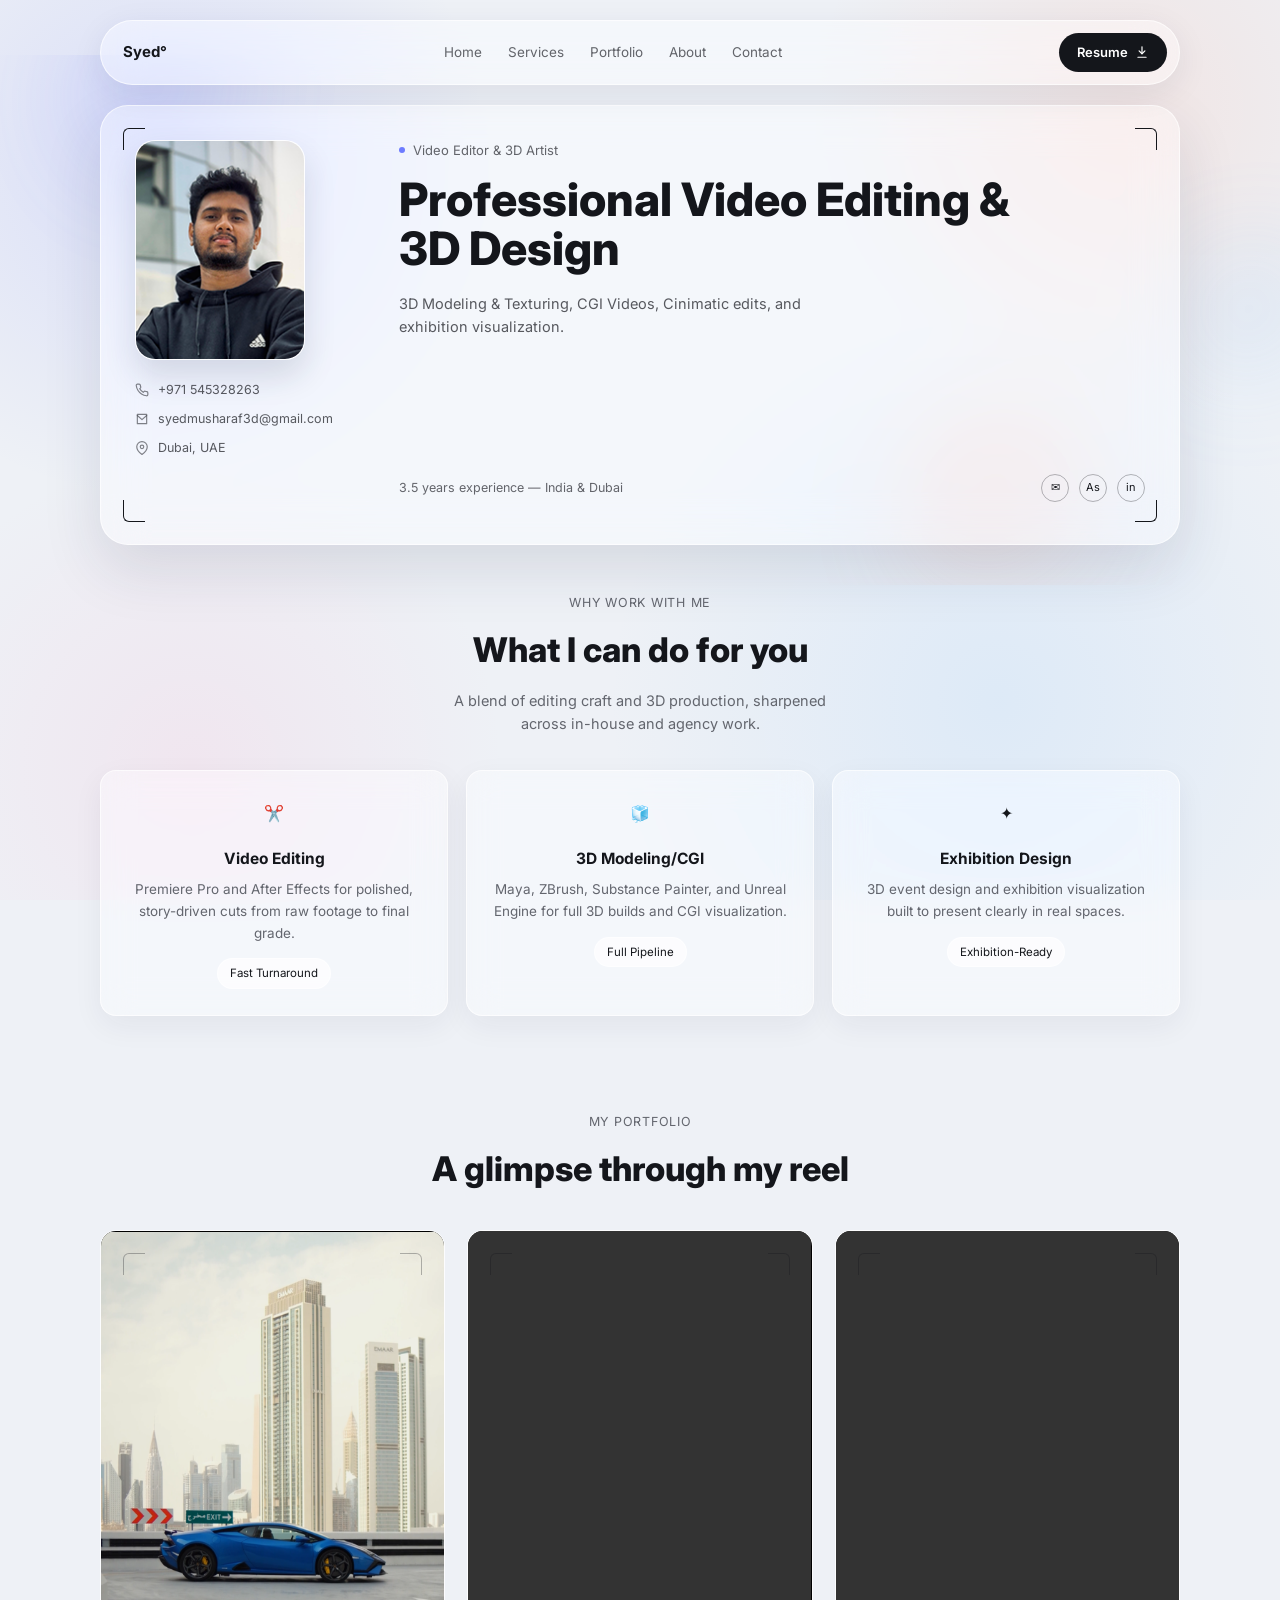
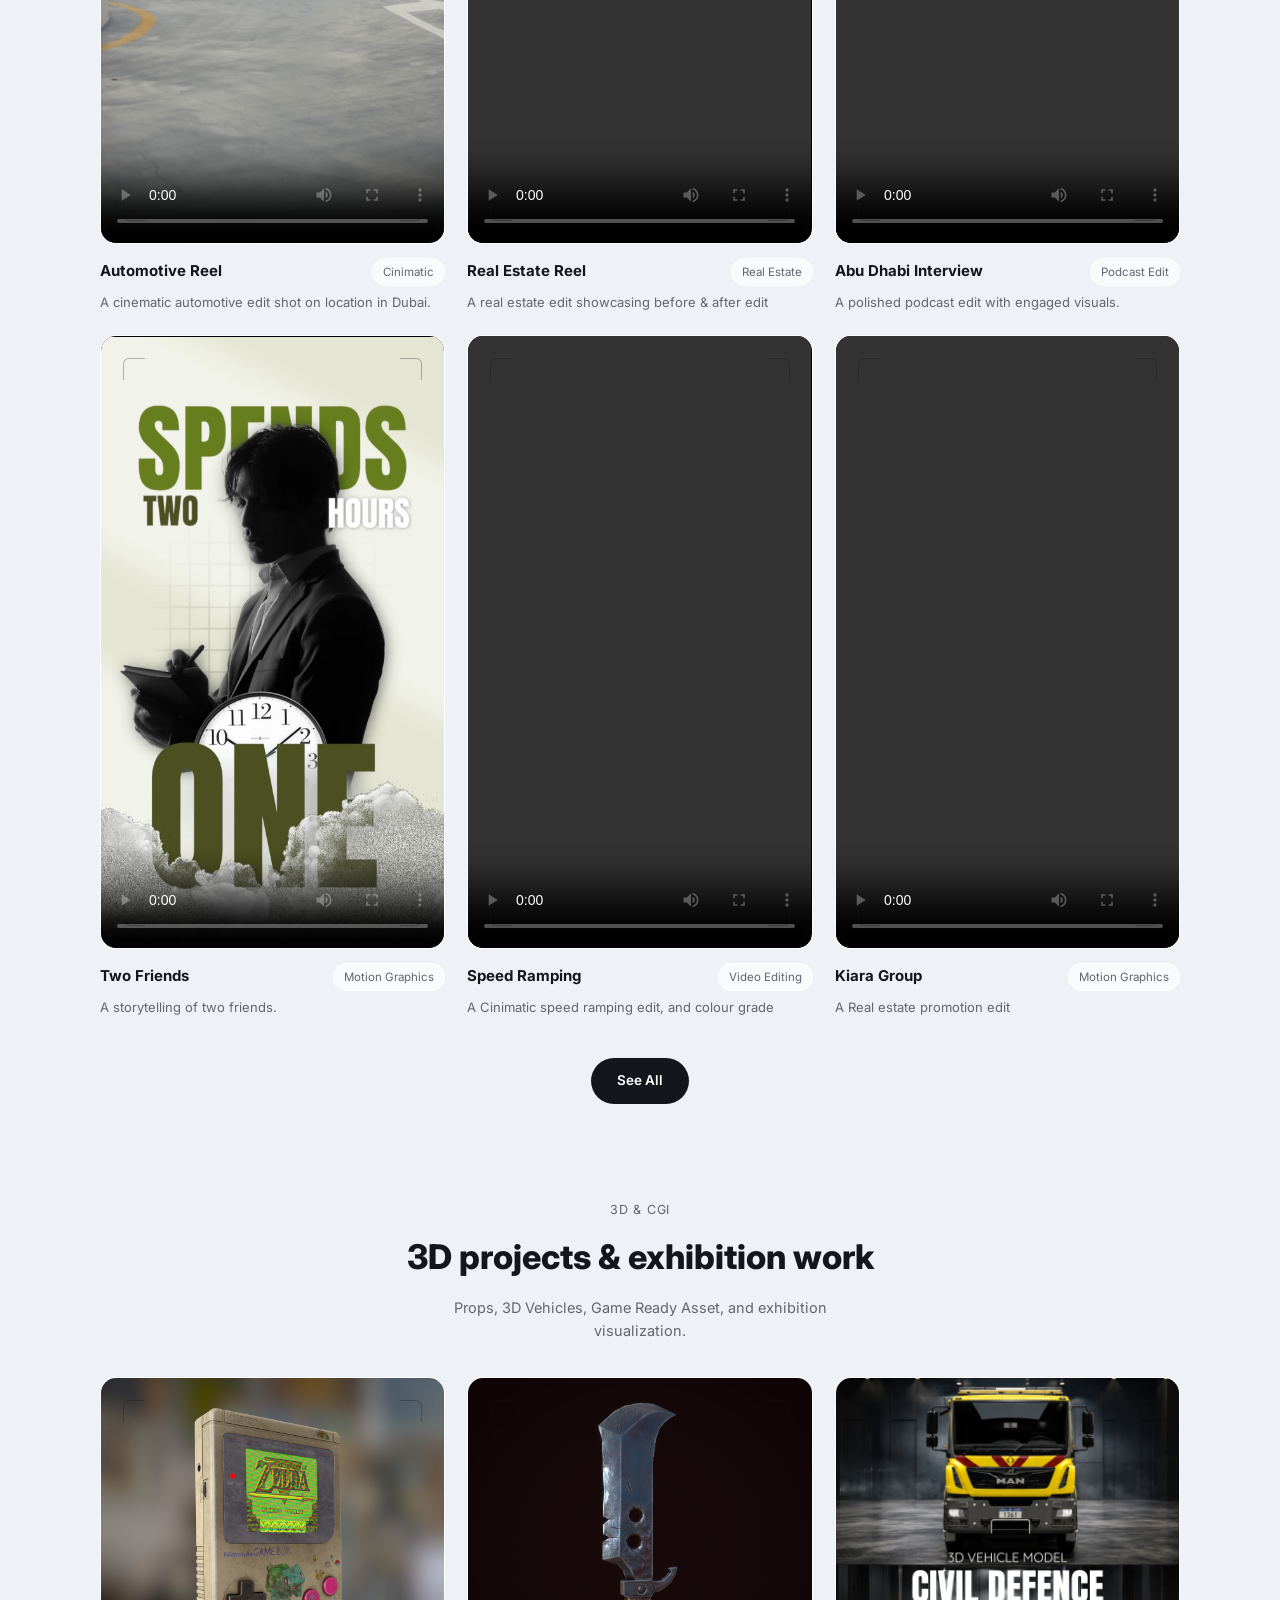
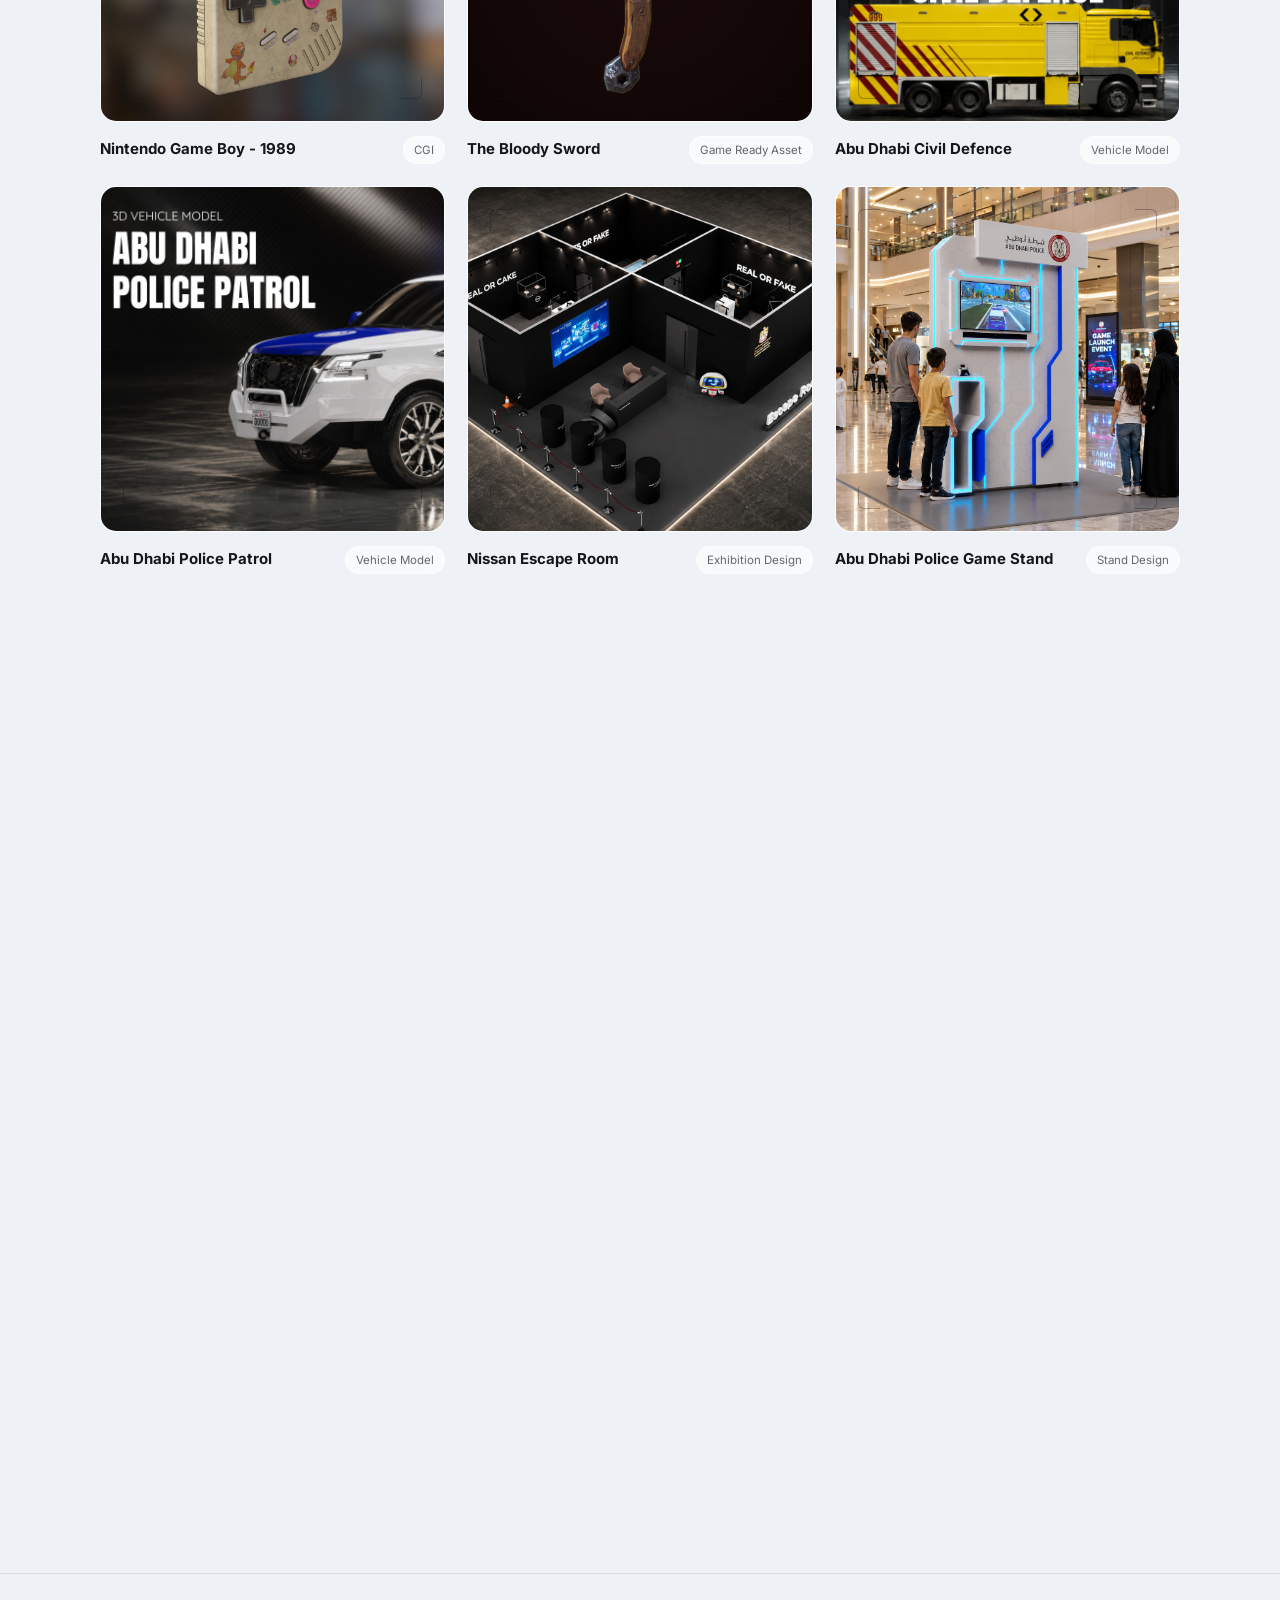
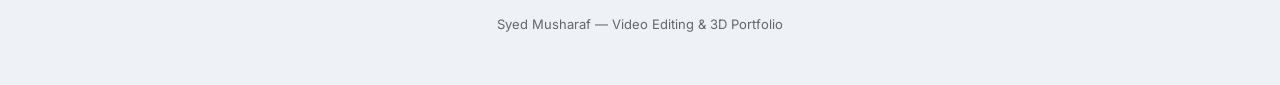
==== index.html @ 245782f0 "Updated hero, reels, CGI projects and profile image" ====
<!DOCTYPE html>
<html lang="en">
<head>
<meta charset="UTF-8">
<meta name="viewport" content="width=device-width, initial-scale=1.0">
<title>Syed Musharaf — Video Editor & 3D Artist</title>
<meta name="description" content="Portfolio of Syed Musharaf — video editor and 3D artist working across video editing, CGI, and exhibition design in India and Dubai.">
<link rel="preconnect" href="https://fonts.googleapis.com">
<link rel="preconnect" href="https://fonts.gstatic.com" crossorigin>
<link href="https://fonts.googleapis.com/css2?family=Inter:wght@400;500;600;700;800&display=swap" rel="stylesheet">
<link rel="stylesheet" href="site.css">
</head>
<body>

<div class="nav-shell">
  <div class="nav">
    <a class="logo" href="#hero">Syed°</a>
    <nav class="nav-links">
      <a href="#hero">Home</a>
      <a href="#services">Services</a>
      <a href="#work">Portfolio</a>
      <a href="#about">About</a>
      <a href="#hero">Contact</a>
    </nav>
    <!-- Place your resume file at /resume.pdf (same folder as this page) to make this button work. -->
    <a class="nav-cta" href="Syed_Musharaf_3DARTIST.pdf" download>
      Resume
      <svg width="14" height="14" viewBox="0 0 24 24" fill="none" stroke="currentColor" stroke-width="2" stroke-linecap="round" stroke-linejoin="round"><path d="M12 3v12"/><path d="M7 10l5 5 5-5"/><path d="M5 21h14"/></svg>
    </a>
  </div>
</div>

<section id="hero">
  <div class="hero-blobs" aria-hidden="true">
  <span class="blob blob-a"></span>
  <span class="blob blob-b"></span>
  <span class="blob blob-c"></span>
</div>
  <div class="hero-card">
    <div class="bracket tl"></div>
    <div class="bracket tr"></div>
    <div class="bracket bl"></div>
    <div class="bracket br"></div>

    <div class="hero-columns">

      <div class="hero-left reveal">
        <div class="hero-photo">
          <!-- Replace with: <img src="profile.jpg" alt="Syed Musharaf"> -->
           <img src="Profiles.jpeg.png" alt="Syed Musharaf">
        </div>

        <div class="hero-contact">
          <div class="contact-line">
            <svg width="14" height="14" viewBox="0 0 24 24" fill="none" stroke="currentColor" stroke-width="2" stroke-linecap="round" stroke-linejoin="round"><path d="M22 16.92v3a2 2 0 0 1-2.18 2 19.8 19.8 0 0 1-8.63-3.07 19.5 19.5 0 0 1-6-6 19.8 19.8 0 0 1-3.07-8.67A2 2 0 0 1 4.11 2h3a2 2 0 0 1 2 1.72c.13.96.36 1.9.68 2.81a2 2 0 0 1-.45 2.11L8.09 9.91a16 16 0 0 0 6 6l1.27-1.27a2 2 0 0 1 2.11-.45c.9.32 1.85.55 2.81.68A2 2 0 0 1 22 16.92z"/></svg>
            <span>+971 545328263</span>
          </div>
          <div class="contact-line">
            <svg width="14" height="14" viewBox="0 0 24 24" fill="none" stroke="currentColor" stroke-width="2" stroke-linecap="round" stroke-linejoin="round"><path d="M4 4h16v16H4z" fill="none"/><path d="M4 6l8 7 8-7"/></svg>
            <span>syedmusharaf3d@gmail.com</span>
          </div>
          <div class="contact-line">
            <svg width="14" height="14" viewBox="0 0 24 24" fill="none" stroke="currentColor" stroke-width="2" stroke-linecap="round" stroke-linejoin="round"><path d="M21 10c0 7-9 13-9 13s-9-6-9-13a9 9 0 0 1 18 0z"/><circle cx="12" cy="10" r="3"/></svg>
            <span>Dubai, UAE</span>
          </div>
        </div>
      </div>

      <div class="hero-right reveal" style="transition-delay:.15s;">
        <div>
          <div class="eyebrow">Video Editor &amp; 3D Artist</div>
          <h1 class="hero-title">Professional Video Editing &amp;<br>3D Design</h1>
          <p class="hero-sub-right">3D Modeling & Texturing, CGI Videos, Cinimatic edits, and exhibition visualization.</p>
        </div>

        <div class="hero-meta-row">
          <div class="line">3.5 years experience — India &amp; Dubai</div>
          <div class="hero-icons">
  <a href="mailto:syedmusharaf3d@gmail.com" aria-label="Email">✉</a>
  <a href="https://www.artstation.com/syedmusharaf" target="_blank" rel="noopener" aria-label="ArtStation">As</a>
  <a href="https://www.linkedin.com/in/syed-musharaf/" target="_blank" rel="noopener" aria-label="LinkedIn">in</a>
</div>
        </div>
      </div>

    </div>
  </div>
</section>

<section id="services">
  <div class="head reveal">
    <div class="eyebrow-c">Why Work With Me</div>
    <h2>What I can do for you</h2>
    <p>A blend of editing craft and 3D production, sharpened across in-house and agency work.</p>
  </div>
  <div class="card-grid">
    <div class="feature reveal">
      <div class="icon">✂️</div>
      <h3>Video Editing</h3>
      <p>Premiere Pro and After Effects for polished, story-driven cuts from raw footage to final grade.</p>
      <span class="tag">Fast Turnaround</span>
    </div>
    <div class="feature reveal">
      <div class="icon">🧊</div>
      <h3>3D Modeling/CGI</h3>
      <p>Maya, ZBrush, Substance Painter, and Unreal Engine for full 3D builds and CGI visualization.</p>
      <span class="tag">Full Pipeline</span>
    </div>
    <div class="feature reveal">
      <div class="icon">✦</div>
      <h3>Exhibition Design</h3>
      <p>3D event design and exhibition visualization built to present clearly in real spaces.</p>
      <span class="tag">Exhibition-Ready</span>
    </div>
  </div>
</section>

<section id="work">
  <div class="head reveal">
    <div class="eyebrow-c">My Portfolio</div>
    <h2>A glimpse through my reel</h2>
    <p></p>
  </div>

  <div class="reel-grid">

    <div class="reel-card reveal">
      <div class="media">
        <video
    controls
    preload="metadata"
    poster="Images/Automotiveposter.png"
    style="width:100%;height:100%;object-fit:contain;background:#000;">
          <source src="Videos/Automotive.mp4" type="video/mp4">
        </video>
        <div class="bracket tl"></div><div class="bracket tr"></div><div class="bracket bl"></div><div class="bracket br"></div>
      </div>
      <div class="caption"><h3>Automotive Reel</h3><span class="tag">Cinimatic</span></div>
      <p class="desc">A cinematic automotive edit shot on location in Dubai.</p>
    </div>

    <div class="reel-card reveal">
      <div class="media">
        <video controls preload="metadata" style="width:100%;height:100%;object-fit:contain;background:#000;">
          <source src="Videos/Comparision.mp4" type="video/mp4">
        </video>
        <div class="bracket tl"></div><div class="bracket tr"></div><div class="bracket bl"></div><div class="bracket br"></div>
      </div>
      <div class="caption"><h3>Real Estate Reel</h3><span class="tag">Real Estate</span></div>
      <p class="desc">A real estate edit showcasing before & after edit</p>
    </div>

    <div class="reel-card reveal">
      <div class="media">
        <video controls preload="metadata" style="width:100%;height:100%;object-fit:contain;background:#000;">
          <source src="Videos/Podcast.mp4" type="video/mp4">
        </video>
        <div class="bracket tl"></div><div class="bracket tr"></div><div class="bracket bl"></div><div class="bracket br"></div>
      
      </div>
      <div class="caption"><h3>Abu Dhabi Interview</h3><span class="tag">Podcast Edit</span></div>
      <p class="desc">A polished podcast edit with engaged visuals.</p>
    </div>

    <div class="reel-card reveal">
      <div class="media"> 
        <video
    controls
    preload="metadata"
    poster="Images/Successposter.png"
    style="width:100%;height:100%;object-fit:contain;background:#000;">
          <source src="Videos/Success Story.mp4" type="video/mp4">
        </video>
        <div class="bracket tl"></div><div class="bracket tr"></div><div class="bracket bl"></div><div class="bracket br"></div>
        
      </div>
      <div class="caption"><h3>Two Friends</h3><span class="tag">Motion Graphics</span></div>
      <p class="desc">A storytelling of two friends.</p>
    </div>

    <div class="reel-card reveal">
      <div class="media">
        <video controls preload="metadata" style="width:100%;height:100%;object-fit:contain;background:#000;">
          <source src="Videos/Carspeedramping.mp4" type="video/mp4">
        </video>
        <div class="bracket tl"></div><div class="bracket tr"></div><div class="bracket bl"></div><div class="bracket br"></div>
        
      </div>
      <div class="caption"><h3>Speed Ramping</h3><span class="tag">Video Editing</span></div>
      <p class="desc">A Cinimatic speed ramping edit, and colour grade</p>
    </div>

    <div class="reel-card reveal">
      <div class="media">
        <video controls preload="metadata" style="width:100%;height:100%;object-fit:contain;background:#000;">
          <source src="Videos/Realestate.mp4" type="video/mp4">
        </video>
        <div class="bracket tl"></div><div class="bracket tr"></div><div class="bracket bl"></div><div class="bracket br"></div>
        
      </div>
      <div class="caption"><h3>Kiara Group</h3><span class="tag">Motion Graphics</span></div>
      <p class="desc">A Real estate promotion edit</p>
    </div>

  </div>

  <a class="see-all reveal" href="#">See All</a>
</section>

<section id="cgi">
  <div class="head reveal">
    <div class="eyebrow-c">3D &amp; CGI</div>
    <h2>3D projects &amp; exhibition work</h2>
    <p>Props, 3D Vehicles, Game Ready Asset, and exhibition visualization.</p>
  </div>

  <div class="cgi-grid">

    <a class="cgi-card reveal" href="project-cgi-01.html" data-project-id="cgi-01">
      <div class="media">
        <div class="bracket tl"></div><div class="bracket tr"></div><div class="bracket bl"></div><div class="bracket br"></div>
        <span class="media-fallback">Add cgi-01</span>
      </div>
      <div class="caption"><h3>Project 01 — add your title</h3><span class="tag">CGI</span></div>
      
    </a>

    <a class="cgi-card reveal" href="project-cgi-02.html" data-project-id="cgi-02">
      <div class="media">
        <div class="bracket tl"></div><div class="bracket tr"></div><div class="bracket bl"></div><div class="bracket br"></div>
        <span class="media-fallback">Add cgi-02</span>
      </div>
      <div class="caption"><h3>Project 02 — add your title</h3><span class="tag">Exhibition Design</span></div>
      <p class="desc">Add a short line about the work.</p>
    </a>

    <a class="cgi-card reveal" href="project-cgi-03.html" data-project-id="cgi-03">
      <div class="media">
        <div class="bracket tl"></div><div class="bracket tr"></div><div class="bracket bl"></div><div class="bracket br"></div>
        <span class="media-fallback">Add cgi-03</span>
      </div>
      <div class="caption"><h3>Project 03 — add your title</h3><span class="tag">3D Event Design</span></div>
      <p class="desc">Add a short line about the work.</p>
    </a>

    <a class="cgi-card reveal" href="project-cgi-04.html" data-project-id="cgi-04">
      <div class="media">
        <div class="bracket tl"></div><div class="bracket tr"></div><div class="bracket bl"></div><div class="bracket br"></div>
        <span class="media-fallback">Add cgi-04</span>
      </div>
      <div class="caption"><h3>Project 04 — add your title</h3><span class="tag">CGI</span></div>
      <p class="desc">Add a short line about the render.</p>
    </a>

    <a class="cgi-card reveal" href="project-cgi-05.html" data-project-id="cgi-05">
      <div class="media">
        <div class="bracket tl"></div><div class="bracket tr"></div><div class="bracket bl"></div><div class="bracket br"></div>
        <span class="media-fallback">Add cgi-05</span>
      </div>
      <div class="caption"><h3>Project 05 — add your title</h3><span class="tag">Exhibition Design</span></div>
      <p class="desc">Add a short line about the work.</p>
    </a>

    <a class="cgi-card reveal" href="project-cgi-06.html" data-project-id="cgi-06">
      <div class="media">
        <div class="bracket tl"></div><div class="bracket tr"></div><div class="bracket bl"></div><div class="bracket br"></div>
        <span class="media-fallback">Add cgi-06</span>
      </div>
      <div class="caption"><h3>Project 06 — add your title</h3><span class="tag">3D Event Design</span></div>
      <p class="desc">Add a short line about the work.</p>
    </a>

  </div>
</section>

<section id="about">
  <div class="head reveal">
    <div class="eyebrow-c">About</div>
    <h2>A bit about me</h2>
  </div>
  <div class="about-inner reveal">
    <p>I'm a video editor and 3D artist with a background in design and art, and three years of hands-on experience across 3D modeling, texturing, and visual storytelling in both India and Dubai.</p>
    <p>My work spans CGI and exhibition visualization, 3D event design, and motion — and lately, using AI tools like Veo and Midjourney alongside prompt engineering to move faster from idea to frame. I hold a Bachelor of Arts in Multimedia &amp; Animation from Vellore Institute of Technology (2019–22).</p>
  </div>
</section>

<section id="experience">
  <div class="head reveal">
    <div class="eyebrow-c"></div>
    <h2>Experience</h2>
  </div>
  <div class="exp-list reveal">
    <div class="exp-item">
      <span class="exp-date">Jan 2025 – Apr 2025</span>
      <div><p class="exp-role">3D Event Designer</p><p class="exp-org">Marketing Eye, Dubai</p></div>
    </div>
    <div class="exp-item">
      <span class="exp-date">Oct 2023 – Dec 2024</span>
      <div><p class="exp-role">3D Artist — CGI &amp; Exhibition Visualization</p><p class="exp-org">Dots Lab, Abu Dhabi</p></div>
    </div>
    <div class="exp-item">
      <span class="exp-date">Feb 2022 – Mar 2023</span>
      <div><p class="exp-role">3D Artist</p><p class="exp-org">Amazon Development Centre India, Bangalore</p></div>
    </div>
    <div class="exp-item">
      <span class="exp-date">2019 – 2022</span>
      <div><p class="exp-role">B.A. Multimedia &amp; Animation — GPA 8.5</p><p class="exp-org">Vellore Institute of Technology</p></div>
    </div>
  </div>
</section>

<footer id="contact">Syed Musharaf — Video Editing &amp; 3D Portfolio</footer>

<script src="projects-data.js"></script>
<script src="main.js"></script>
</body>
</html>
---- site.css ----
:root{
  --bg: #eef1f6;
  --ink: #14161b;
  --muted: #63666e;
  --line: rgba(20,22,27,0.09);
  --card: #ffffff;
  --pill: #14161b;
  --accent: #6d7bff;
  --accent-2: #ff9a76;
  --placeholder: rgba(255,255,255,0.45);
  --placeholder-text: #9a9ca3;

  --glass: rgba(255,255,255,0.42);
  --glass-strong: rgba(255,255,255,0.65);
  --glass-border: rgba(255,255,255,0.65);
  --glass-blur: 22px;
}
*{ box-sizing: border-box; }
html{ background: var(--bg); }
body{
  margin:0;
  color: var(--ink);
  font-family: 'Inter', sans-serif;
  line-height: 1.6;
  -webkit-font-smoothing: antialiased;
  background:
    radial-gradient(560px circle at 12% 18%, rgba(109,123,255,0.16), transparent 60%),
    radial-gradient(520px circle at 88% 12%, rgba(255,154,118,0.14), transparent 60%),
    radial-gradient(650px circle at 78% 78%, rgba(120,190,255,0.14), transparent 60%),
    radial-gradient(520px circle at 15% 85%, rgba(255,150,190,0.12), transparent 60%),
    var(--bg);
  background-attachment: fixed;
  background-repeat: no-repeat;
}
a{ color:inherit; text-decoration:none; }
.wrap{ max-width: 1080px; margin: 0 auto; padding: 0 24px; }

/* ---------- Floating glass pill nav ---------- */
.nav-shell{
  position: sticky;
  top: 0;
  z-index: 100;
  background: transparent;
  padding: 20px 24px 10px;
}
.nav{
  max-width: 1080px; margin: 0 auto;
  background: var(--glass);
  -webkit-backdrop-filter: blur(var(--glass-blur)) saturate(160%);
  backdrop-filter: blur(var(--glass-blur)) saturate(160%);
  border: 1px solid var(--glass-border);
  box-shadow: 0 8px 32px rgba(31,41,74,0.08);
  border-radius: 999px;
  padding: 12px 12px 12px 22px;
  display:flex; align-items:center; justify-content: space-between;
  color: var(--ink);
}
.logo{ font-weight: 700; font-size: 15px; }
.nav-links{ display:flex; gap: 26px; }
.nav-links a{ font-size: 13.5px; color: rgba(20,22,27,0.65); }
.nav-links a:hover{ color: var(--ink); }
.nav-cta{
  background: var(--pill); color: #fff;
  font-size: 13px; font-weight: 600;
  padding: 9px 18px; border-radius: 999px;
  white-space: nowrap;
  display:flex; align-items:center; gap: 7px;
}
.nav-cta svg{ flex-shrink:0; }
@media (max-width: 760px){ .nav-links{ display:none; } }

/* ---------- Hero (glass panel) ---------- */
#hero{ padding: 10px 24px 0; }
#hero{ position: relative; }
.hero-blobs{
  position: absolute;
  inset: -40px;
  z-index: 0;
  overflow: hidden;
  border-radius: 28px;
  pointer-events: none;
}
.hero-card{ position: relative; z-index: 1; }
.blob{
  position: absolute;
  border-radius: 50%;
  filter: blur(50px);
  opacity: 0.4;
  animation: blobFloat 11s ease-in-out infinite;
}
.blob-a{
  width: 220px; height: 220px;
  background: radial-gradient(circle at 30% 30%, rgba(109,123,255,0.6), transparent 70%);
  top: -50px; left: 8%;
}
.blob-b{
  width: 260px; height: 260px;
  background: radial-gradient(circle at 30% 30%, rgba(255,154,118,0.55), transparent 70%);
  bottom: -70px; right: 12%;
  animation-delay: 2.5s;
}
.blob-c{
  width: 180px; height: 180px;
  background: radial-gradient(circle at 30% 30%, rgba(120,190,255,0.55), transparent 70%);
  top: 35%; right: -40px;
  animation-delay: 5s;
}
@keyframes blobFloat{
  0%, 100%{ transform: translate(0,0) scale(1); }
  50%{ transform: translate(14px,-14px) scale(1.08); }
}
@media (prefers-reduced-motion: reduce){
  .blob{ animation: none; }
}
.hero-card{
  max-width: 1080px; margin: 0 auto;
  position: relative;
  border-radius: 28px;
  overflow: hidden;
  min-height: 440px;
  background: var(--glass);
  -webkit-backdrop-filter: blur(var(--glass-blur)) saturate(160%);
  backdrop-filter: blur(var(--glass-blur)) saturate(160%);
  border: 1px solid var(--glass-border);
  box-shadow: 0 24px 60px rgba(31,41,74,0.12);
  color: var(--ink);
  padding: 34px 34px 42px;
  display:flex; flex-direction:column; justify-content: space-between;
}
.bracket{ position:absolute; width:22px; height:22px; border-color: rgba(20,22,27,0.28); }
.bracket.tl{ top:22px; left:22px; border-top:1.5px solid; border-left:1.5px solid; border-radius: 6px 0 0 0; }
.bracket.tr{ top:22px; right:22px; border-top:1.5px solid; border-right:1.5px solid; border-radius: 0 6px 0 0; }
.bracket.bl{ bottom:22px; left:22px; border-bottom:1.5px solid; border-left:1.5px solid; border-radius: 0 0 0 6px; }
.bracket.br{ bottom:22px; right:22px; border-bottom:1.5px solid; border-right:1.5px solid; border-radius: 0 0 6px 0; }

.hero-columns{ display:flex; gap: 44px; flex: 1; }

.eyebrow{
  display:flex; align-items:center; gap: 8px;
  font-size: 13px; color: rgba(20,22,27,0.65);
  margin-bottom: 14px;
}
.eyebrow::before{ content:""; width:6px; height:6px; border-radius:50%; background: var(--accent); display:inline-block; }
.hero-title{
  font-size: clamp(30px, 4.6vw, 46px);
  font-weight: 800;
  line-height: 1.08;
  margin: 0;
  color: var(--ink);
}

/* Left column: photo, contact */
.hero-left{ display:flex; flex-direction:column; gap: 20px; width: 220px; flex-shrink: 0; }
.hero-photo{
  width: 170px; height: 220px;
  border-radius: 20px;
  background: linear-gradient(160deg, rgba(255,255,255,0.75), rgba(255,255,255,0.30));
  border: 1px solid rgba(255,255,255,0.8);
  box-shadow: 0 16px 32px rgba(31,41,74,0.14);
  display:flex; align-items:center; justify-content:center;
  color: rgba(20,22,27,0.4);
  font-size: 12px; text-align:center;
  overflow:hidden;
}
.hero-photo img{ width:100%; height:100%; object-fit:cover; display:block; }

.hero-contact{ display:flex; flex-direction:column; gap: 9px; }
.contact-line{
  display:flex; align-items:center; gap: 9px;
  font-size: 12.5px; color: rgba(20,22,27,0.7);
}
.contact-line svg{ flex-shrink:0; opacity:0.75; }

/* Right column: titles + meta */
.hero-right{ flex:1; display:flex; flex-direction:column; justify-content:space-between; min-width:0; }
.hero-sub-right{
  font-size: 14.5px; color: rgba(20,22,27,0.7);
  max-width: 460px; margin: 18px 0 0;
}
.hero-meta-row{ display:flex; justify-content:space-between; align-items:center; gap:16px; margin-top: 24px; }
.hero-meta-row .line{ font-size: 12.5px; color: rgba(20,22,27,0.65); }
.hero-icons{ display:flex; gap:10px; }
.hero-icons a{
  width: 28px; height: 28px; border-radius: 50%;
  border: 1px solid rgba(20,22,27,0.3);
  display:flex; align-items:center; justify-content:center;
  font-size: 11px; color: var(--ink);
}

@media (max-width: 780px){
  .hero-columns{ flex-direction: column; gap: 28px; }
  .hero-left{ width: 100%; flex-direction: row; flex-wrap: wrap; align-items:center; }
}

/* ---------- Section heads ---------- */
section{ padding: 48px 24px; }
.head{ text-align:center; margin-bottom: 34px; }
.head .eyebrow-c{
  font-size: 12.5px; letter-spacing: 0.06em; text-transform: uppercase;
  color: var(--muted); margin-bottom: 10px;
}
.head h2{ font-size: clamp(24px, 3.4vw, 34px); margin: 0 0 12px; font-weight: 800; }
.head p{ color: var(--muted); max-width: 46ch; margin: 0 auto; font-size: 14.5px; }

/* ---------- Scroll appear animation ---------- */
.reveal{ opacity: 0; transform: translateY(22px); transition: opacity .7s ease, transform .7s ease; }
.reveal.in-view{ opacity: 1; transform: translateY(0); }
@media (prefers-reduced-motion: reduce){
  .reveal{ transition: none; opacity: 1; transform: none; }
}

/* ---------- Benefits / Services cards (glass) ---------- */
.card-grid{ max-width: 1080px; margin: 0 auto; display:grid; grid-template-columns: repeat(3,1fr); gap: 18px; }
@media (max-width: 820px){ .card-grid{ grid-template-columns: 1fr; } }
.feature{
  background: var(--glass);
  -webkit-backdrop-filter: blur(16px) saturate(150%);
  backdrop-filter: blur(16px) saturate(150%);
  border: 1px solid var(--glass-border);
  box-shadow: 0 10px 30px rgba(31,41,74,0.06);
  border-radius: 16px;
  padding: 26px 22px;
  text-align:center;
  transition: transform .3s ease, box-shadow .3s ease;
}
.feature:hover{ transform: translateY(-4px); box-shadow: 0 16px 36px rgba(31,41,74,0.10); }
.feature .icon{
  width: 34px; height: 34px; margin: 0 auto 16px;
  display:flex; align-items:center; justify-content:center;
}
.feature h3{ font-size: 15.5px; margin: 0 0 8px; font-weight: 700; }
.feature p{ font-size: 13.5px; color: var(--muted); margin: 0 0 14px; }
.feature .tag{
  display:inline-block; font-size: 11.5px; color: var(--ink);
  background: var(--glass-strong); border: 1px solid var(--glass-border);
  border-radius: 999px; padding: 5px 12px;
}

/* ---------- Portfolio grid (video reel) ---------- */
.reel-grid{ max-width: 1080px; margin: 0 auto; display:grid; grid-template-columns: repeat(3,1fr); gap: 22px; }
@media (max-width: 900px){ .reel-grid{ grid-template-columns: repeat(2,1fr); } }
@media (max-width: 560px){ .reel-grid{ grid-template-columns: 1fr; } }
.reel-card .media{
  position: relative;
  aspect-ratio: 9/16;
  border-radius: 16px;
  overflow: hidden;
  background: var(--glass);
  -webkit-backdrop-filter: blur(14px) saturate(150%);
  backdrop-filter: blur(14px) saturate(150%);
  border: 1px solid var(--glass-border);
  display:flex; align-items:center; justify-content:center;
  color: var(--placeholder-text); font-size: 13px;
}
.reel-card .media .bracket{ border-color: rgba(20,22,27,0.3); }
.reel-card .caption{ display:flex; justify-content: space-between; align-items:baseline; margin-top: 14px; }
.reel-card .caption h3{ font-size: 15px; margin:0; font-weight: 700; }
.reel-card .caption .tag{
  font-size: 11.5px; background: var(--glass-strong); border: 1px solid var(--glass-border);
  padding: 4px 10px; border-radius: 999px; color: var(--muted);
}
.reel-card .desc{ font-size: 13px; color: var(--muted); margin: 6px 0 0; }

/* ---------- 3D grid (square renders, clickable cards, glass) ---------- */
.cgi-grid{ max-width: 1080px; margin: 0 auto; display:grid; grid-template-columns: repeat(3,1fr); gap: 22px; }
@media (max-width: 900px){ .cgi-grid{ grid-template-columns: repeat(2,1fr); } }
@media (max-width: 560px){ .cgi-grid{ grid-template-columns: 1fr; } }
.cgi-card{
  display:block;
  border-radius: 16px;
  transition: transform .3s ease, box-shadow .3s ease;
}
.cgi-card:hover{
  transform: translateY(-6px);
  box-shadow: 0 18px 36px rgba(31,41,74,0.14);
}
.cgi-card:focus-visible{ outline: 2px solid var(--ink); outline-offset: 4px; }
.cgi-card .media{
  position: relative;
  aspect-ratio: 1/1;
  border-radius: 16px;
  overflow: hidden;
  background: var(--glass);
  -webkit-backdrop-filter: blur(14px) saturate(150%);
  backdrop-filter: blur(14px) saturate(150%);
  border: 1px solid var(--glass-border);
  display:flex; align-items:center; justify-content:center;
  color: var(--placeholder-text); font-size: 13px;
}
.cgi-card .media img{ width:100%; height:100%; object-fit:cover; position:absolute; inset:0; z-index:0; transition: transform .5s ease; }
.cgi-card:hover .media img{ transform: scale(1.06); }
.cgi-card .media .bracket{ border-color: rgba(20,22,27,0.3); z-index:2; }
.cgi-card .media-fallback{ position:relative; z-index:1; }
.cgi-card .caption{ display:flex; justify-content: space-between; align-items:baseline; margin-top: 14px; }
.cgi-card .caption h3{ font-size: 15px; margin:0; font-weight: 700; }
.cgi-card .caption .tag{
  font-size: 11.5px; background: var(--glass-strong); border: 1px solid var(--glass-border);
  padding: 4px 10px; border-radius: 999px; color: var(--muted);
}
.cgi-card .desc{ font-size: 13px; color: var(--muted); margin: 6px 0 0; }
.cgi-card .desc{ display:none; }

.see-all{ display:block; width: fit-content; margin: 40px auto 0; background: var(--pill); color:#fff; font-size: 13.5px; font-weight:600; padding: 12px 26px; border-radius: 999px; }

/* ---------- About text ---------- */
#about .about-inner{ max-width: 720px; margin: 0 auto; text-align:center; }
#about p{ color: #34363b; font-size: 15.5px; margin: 0 0 14px; }

/* ---------- Experience ---------- */
.exp-list{
  max-width: 780px; margin: 0 auto;
  background: var(--glass);
  -webkit-backdrop-filter: blur(16px) saturate(150%);
  backdrop-filter: blur(16px) saturate(150%);
  border: 1px solid var(--glass-border);
  box-shadow: 0 10px 30px rgba(31,41,74,0.06);
  border-radius: 18px;
  padding: 6px 24px;
}
.exp-item{
  display:grid; grid-template-columns: 150px 1fr; gap: 20px;
  padding: 20px 0; border-top: 1px solid var(--line);
}
.exp-item:first-child{ border-top:none; }
.exp-date{ font-size: 12.5px; color: var(--muted); }
.exp-role{ font-weight: 700; font-size: 15.5px; margin: 0 0 2px; }
.exp-org{ font-size: 13.5px; color: var(--muted); margin: 0; }
@media (max-width: 560px){ .exp-item{ grid-template-columns: 1fr; gap: 4px; } }

footer{ text-align:center; padding: 40px 24px 50px; color: var(--muted); font-size: 13px; border-top: 1px solid var(--line); margin-top: 20px; }

/* ==================================================================
   Project case-study page
   ================================================================== */
.back-link{
  display:inline-flex; align-items:center; gap: 6px;
  font-size: 13.5px; color: var(--muted);
  margin: 28px 0 0;
}
.back-link:hover{ color: var(--ink); }
.back-link-bottom{ margin: 40px 0 10px; }

.project-header{ max-width: 720px; margin: 22px auto 40px; text-align:center; }
.project-header h1{ font-size: clamp(26px, 4vw, 38px); margin: 6px 0 14px; font-weight: 800; }
.project-header .desc{ color: var(--muted); font-size: 15px; max-width: 60ch; margin: 0 auto; }
.software-tags{ display:flex; flex-wrap:wrap; gap: 8px; justify-content:center; margin-top: 18px; }
.software-tags span{
  font-size: 12px; background: var(--glass-strong); border: 1px solid var(--glass-border);
  padding: 5px 12px; border-radius: 999px; color: var(--muted);
}

.gallery{ max-width: 900px; margin: 0 auto; }
.gallery-main{
  position: relative;
  aspect-ratio: 4/3;
  border-radius: 16px;
  overflow: hidden;
  background: var(--glass);
  -webkit-backdrop-filter: blur(16px) saturate(150%);
  backdrop-filter: blur(16px) saturate(150%);
  border: 1px solid var(--glass-border);
}
.gallery-main img{ width:100%; height:100%; object-fit:contain; display:block; transition: transform .5s ease; }
.gallery-main:hover img{ transform: scale(1.06); }
.gallery-main .missing-label{ display:none; }
.gallery-main.missing .missing-label{
  display:flex; align-items:center; justify-content:center;
  position:absolute; inset:0; color: var(--placeholder-text); font-size: 14px; text-align:center; padding: 20px;
}
.gallery-nav-btn{
  position:absolute; top:50%; transform:translateY(-50%);
  width:40px; height:40px; border-radius:50%;
  background: rgba(20,22,27,0.55); color:#fff; border:none;
  display:flex; align-items:center; justify-content:center;
  cursor:pointer; font-size:18px; line-height:1;
  transition: background .2s ease;
}
.gallery-nav-btn:hover{ background: rgba(20,22,27,0.8); }
.gallery-nav-btn.prev{ left:14px; }
.gallery-nav-btn.next{ right:14px; }

.thumb-strip{ display:flex; gap:10px; margin-top:14px; overflow-x:auto; padding-bottom:6px; }
.thumb-item{
  flex:0 0 auto; width:72px; height:72px; border-radius:10px; overflow:hidden;
  cursor:pointer; border:2px solid transparent; background: var(--glass);
  -webkit-backdrop-filter: blur(10px); backdrop-filter: blur(10px);
}
.thumb-item.active{ border-color: var(--ink); }
.thumb-item img{ width:100%; height:100%; object-fit:cover; display:block; }

@media (max-width: 640px){
  .gallery-main{ aspect-ratio: 4/4; }
  .gallery-nav-btn{ width:34px; height:34px; font-size:15px; }
  .thumb-item{ width:56px; height:56px; }
}
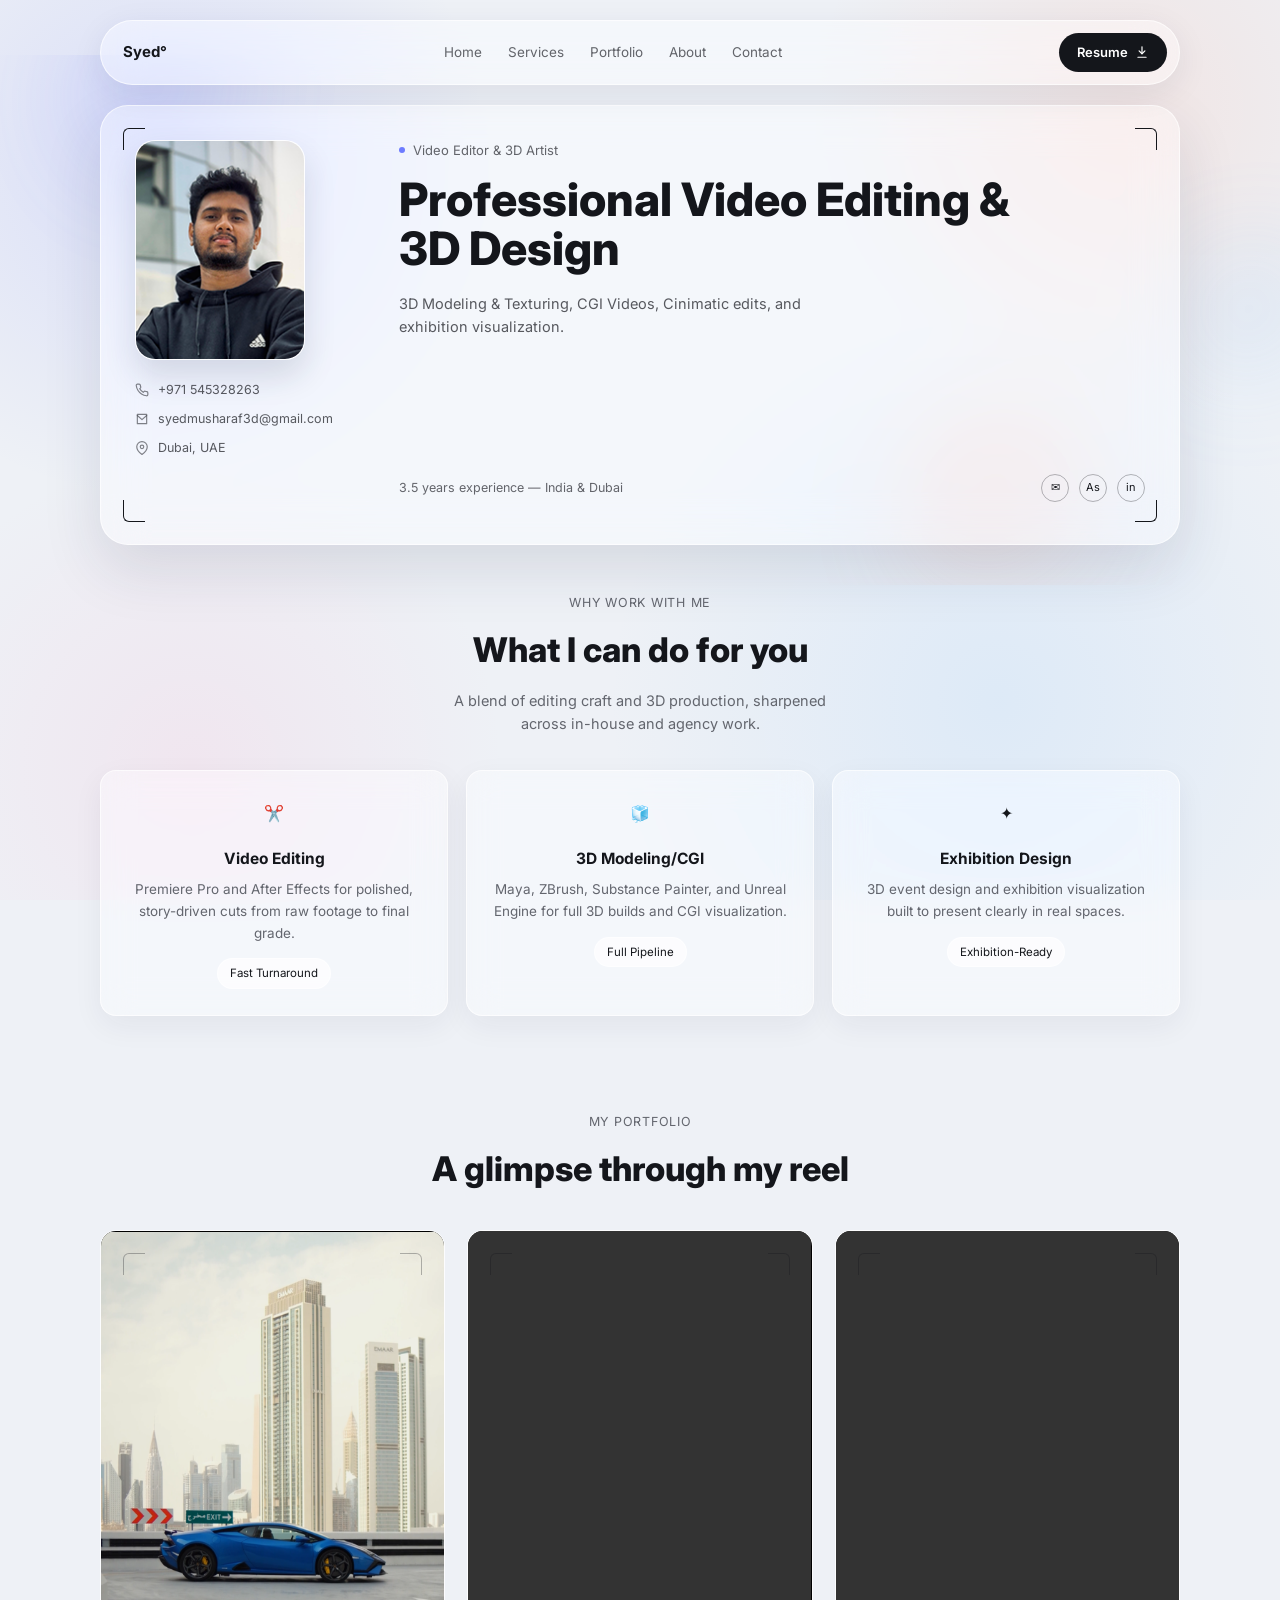
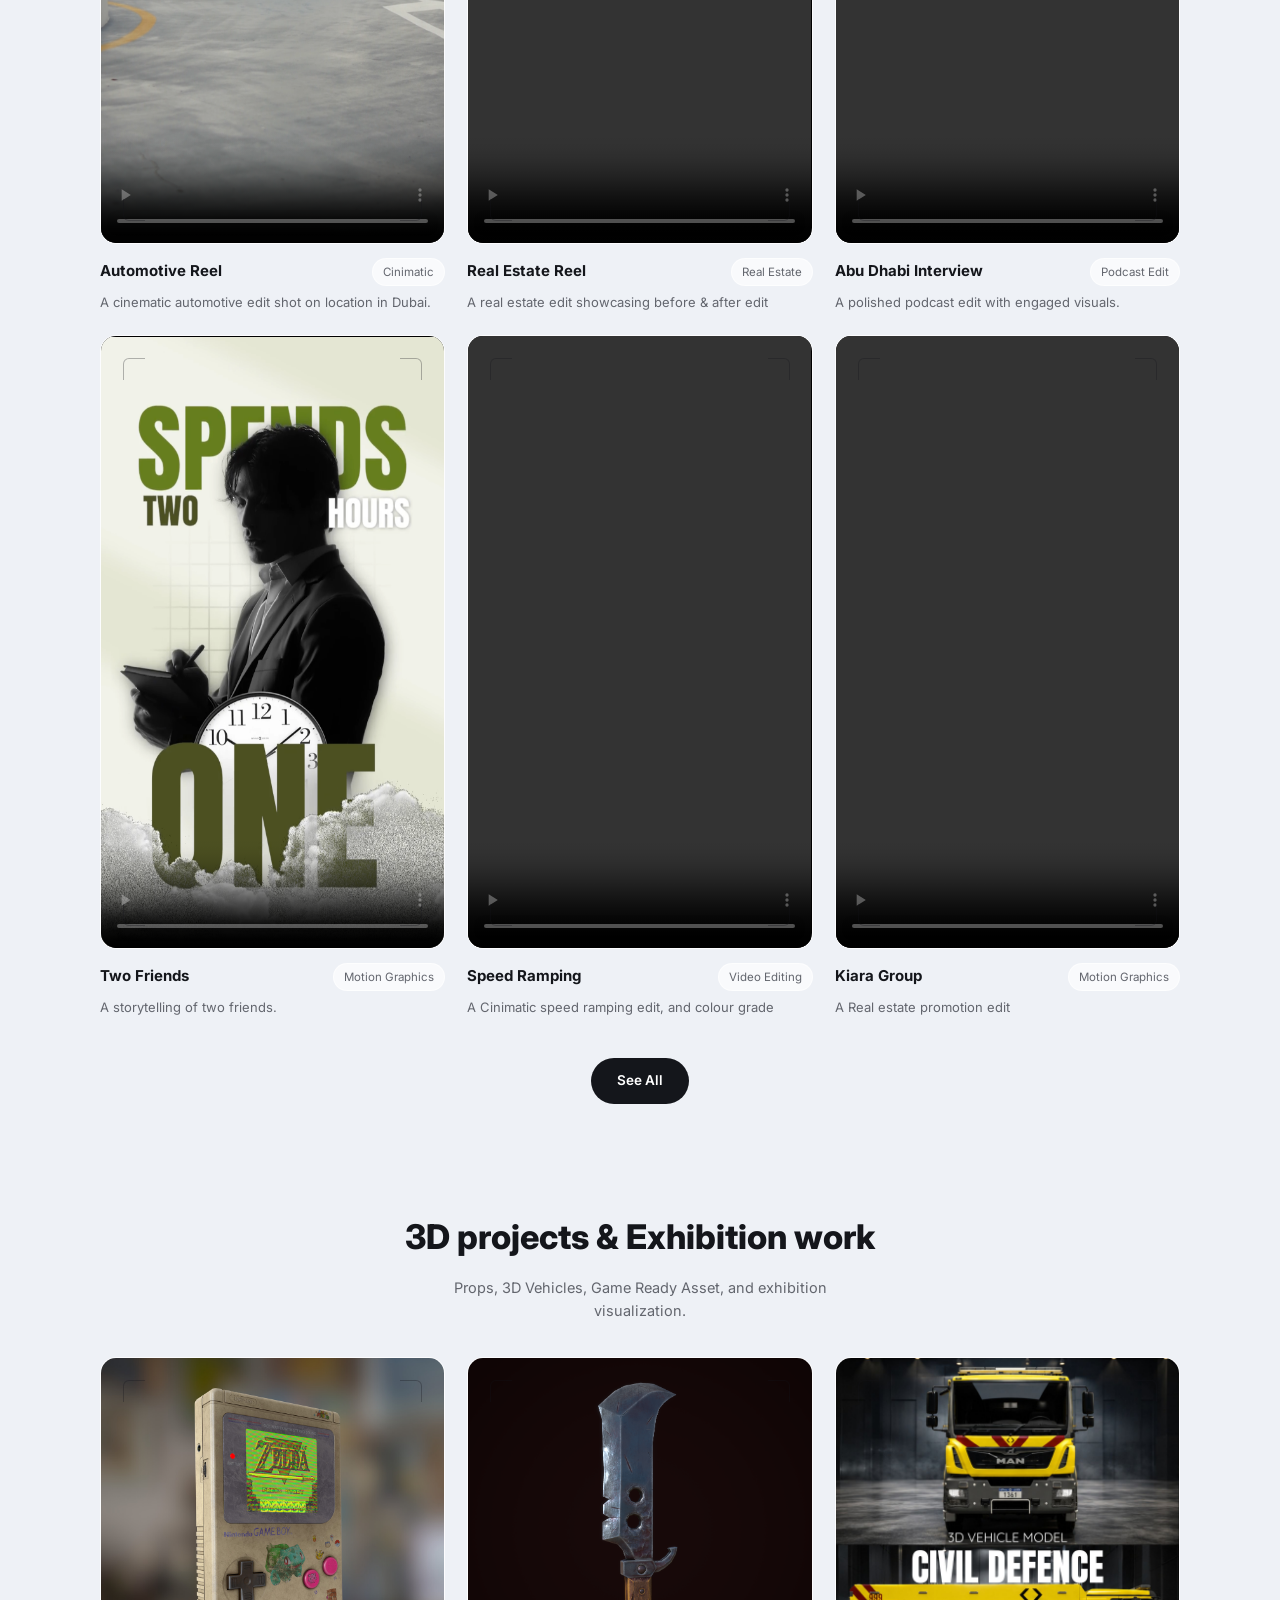
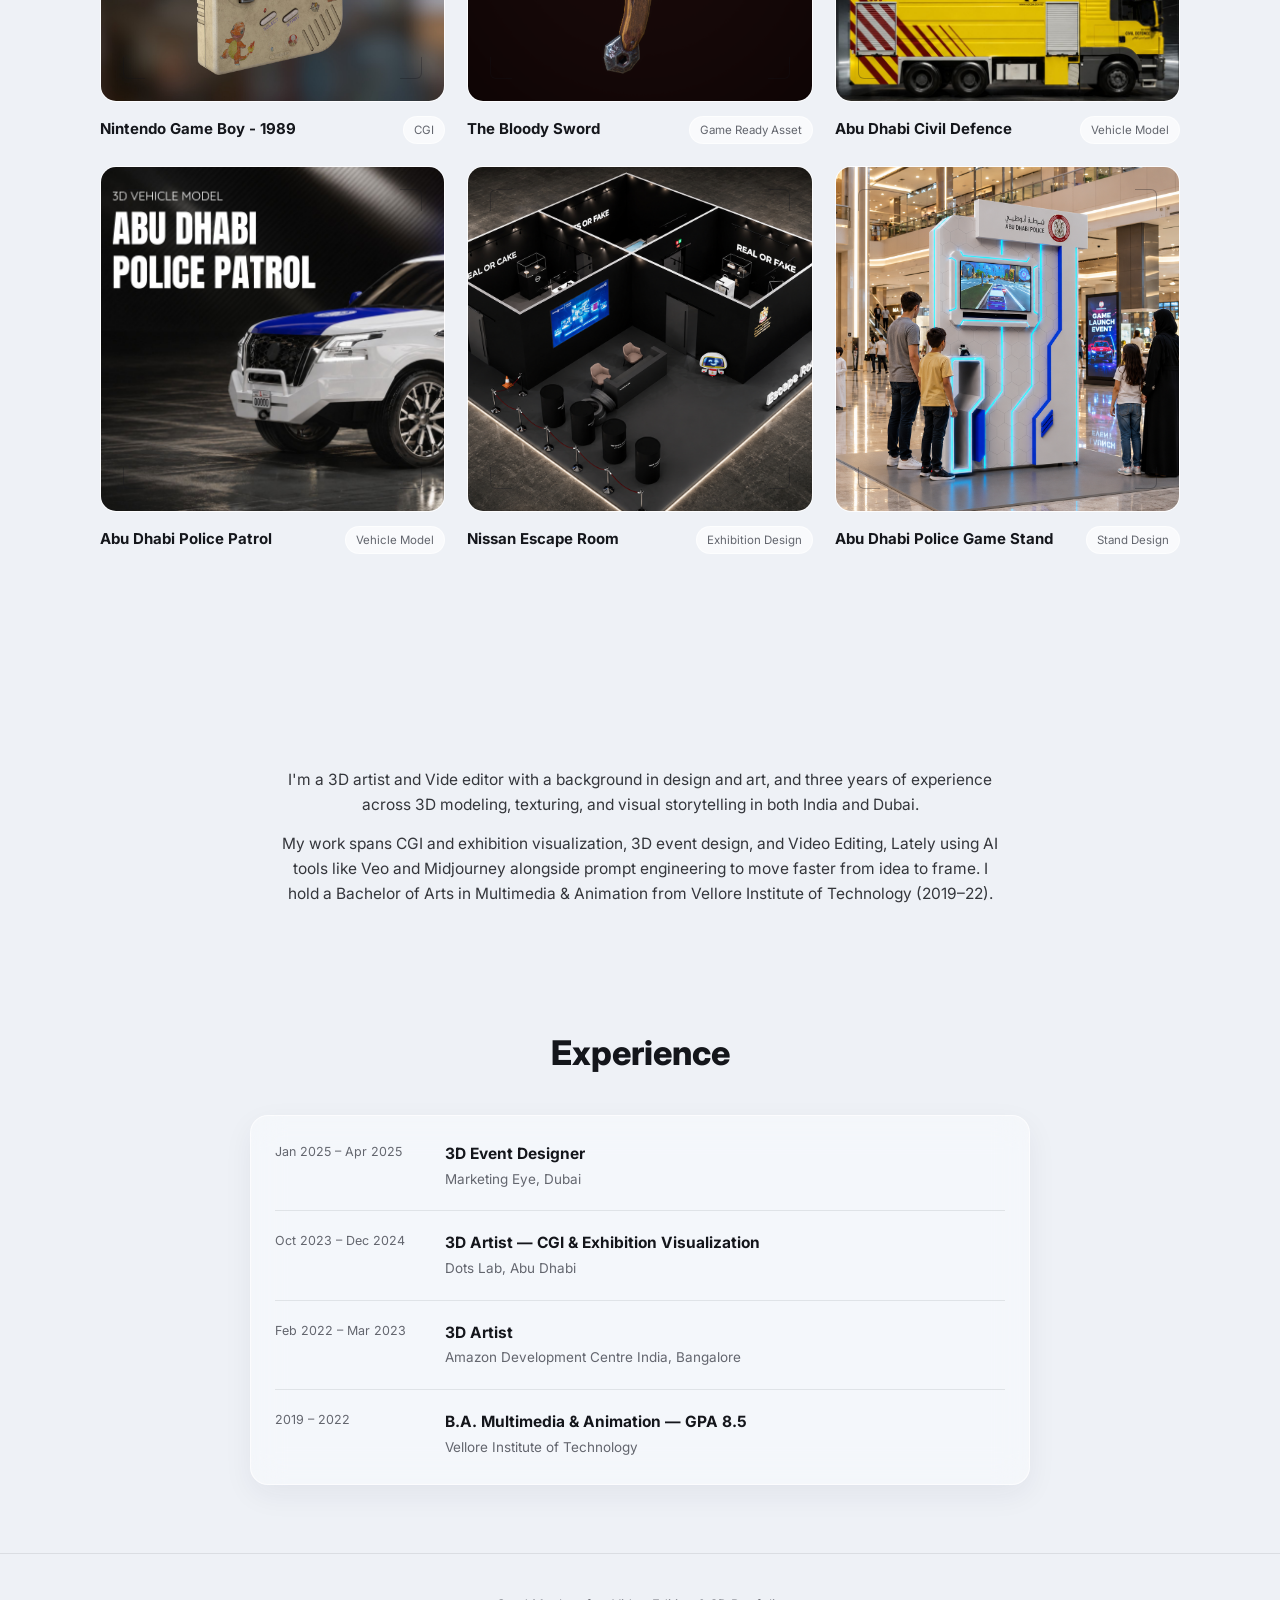
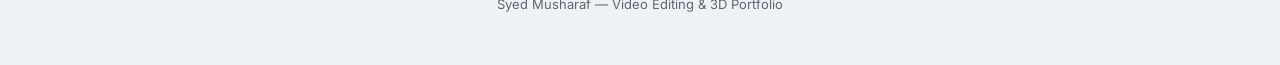
==== commit fdc2d562: "Rework on home page like text content and updated portfolio content" ====
--- a/index.html
+++ b/index.html
@@ -23,7 +23,7 @@
       <a href="#hero">Contact</a>
     </nav>
     <!-- Place your resume file at /resume.pdf (same folder as this page) to make this button work. -->
-    <a class="nav-cta" href="Syed_Musharaf_3DARTIST.pdf" download>
+    <a class="nav-cta" href="Syed_Musharaf_3D_Artist_Video_Editor.pdf" download>
       Resume
       <svg width="14" height="14" viewBox="0 0 24 24" fill="none" stroke="currentColor" stroke-width="2" stroke-linecap="round" stroke-linejoin="round"><path d="M12 3v12"/><path d="M7 10l5 5 5-5"/><path d="M5 21h14"/></svg>
     </a>
@@ -209,8 +209,8 @@
 
 <section id="cgi">
   <div class="head reveal">
-    <div class="eyebrow-c">3D &amp; CGI</div>
-    <h2>3D projects &amp; exhibition work</h2>
+    <div class="eyebrow-c"></div>
+    <h2>3D projects &amp; Exhibition work</h2>
     <p>Props, 3D Vehicles, Game Ready Asset, and exhibition visualization.</p>
   </div>
 
@@ -279,8 +279,8 @@
     <h2>A bit about me</h2>
   </div>
   <div class="about-inner reveal">
-    <p>I'm a video editor and 3D artist with a background in design and art, and three years of hands-on experience across 3D modeling, texturing, and visual storytelling in both India and Dubai.</p>
-    <p>My work spans CGI and exhibition visualization, 3D event design, and motion — and lately, using AI tools like Veo and Midjourney alongside prompt engineering to move faster from idea to frame. I hold a Bachelor of Arts in Multimedia &amp; Animation from Vellore Institute of Technology (2019–22).</p>
+    <p>I'm a 3D artist and Vide editor with a background in design and art, and three years of experience across 3D modeling, texturing, and visual storytelling in both India and Dubai.</p>
+    <p>My work spans CGI and exhibition visualization, 3D event design, and Video Editing, Lately using AI tools like Veo and Midjourney alongside prompt engineering to move faster from idea to frame. I hold a Bachelor of Arts in Multimedia &amp; Animation from Vellore Institute of Technology (2019–22).</p>
   </div>
 </section>
 
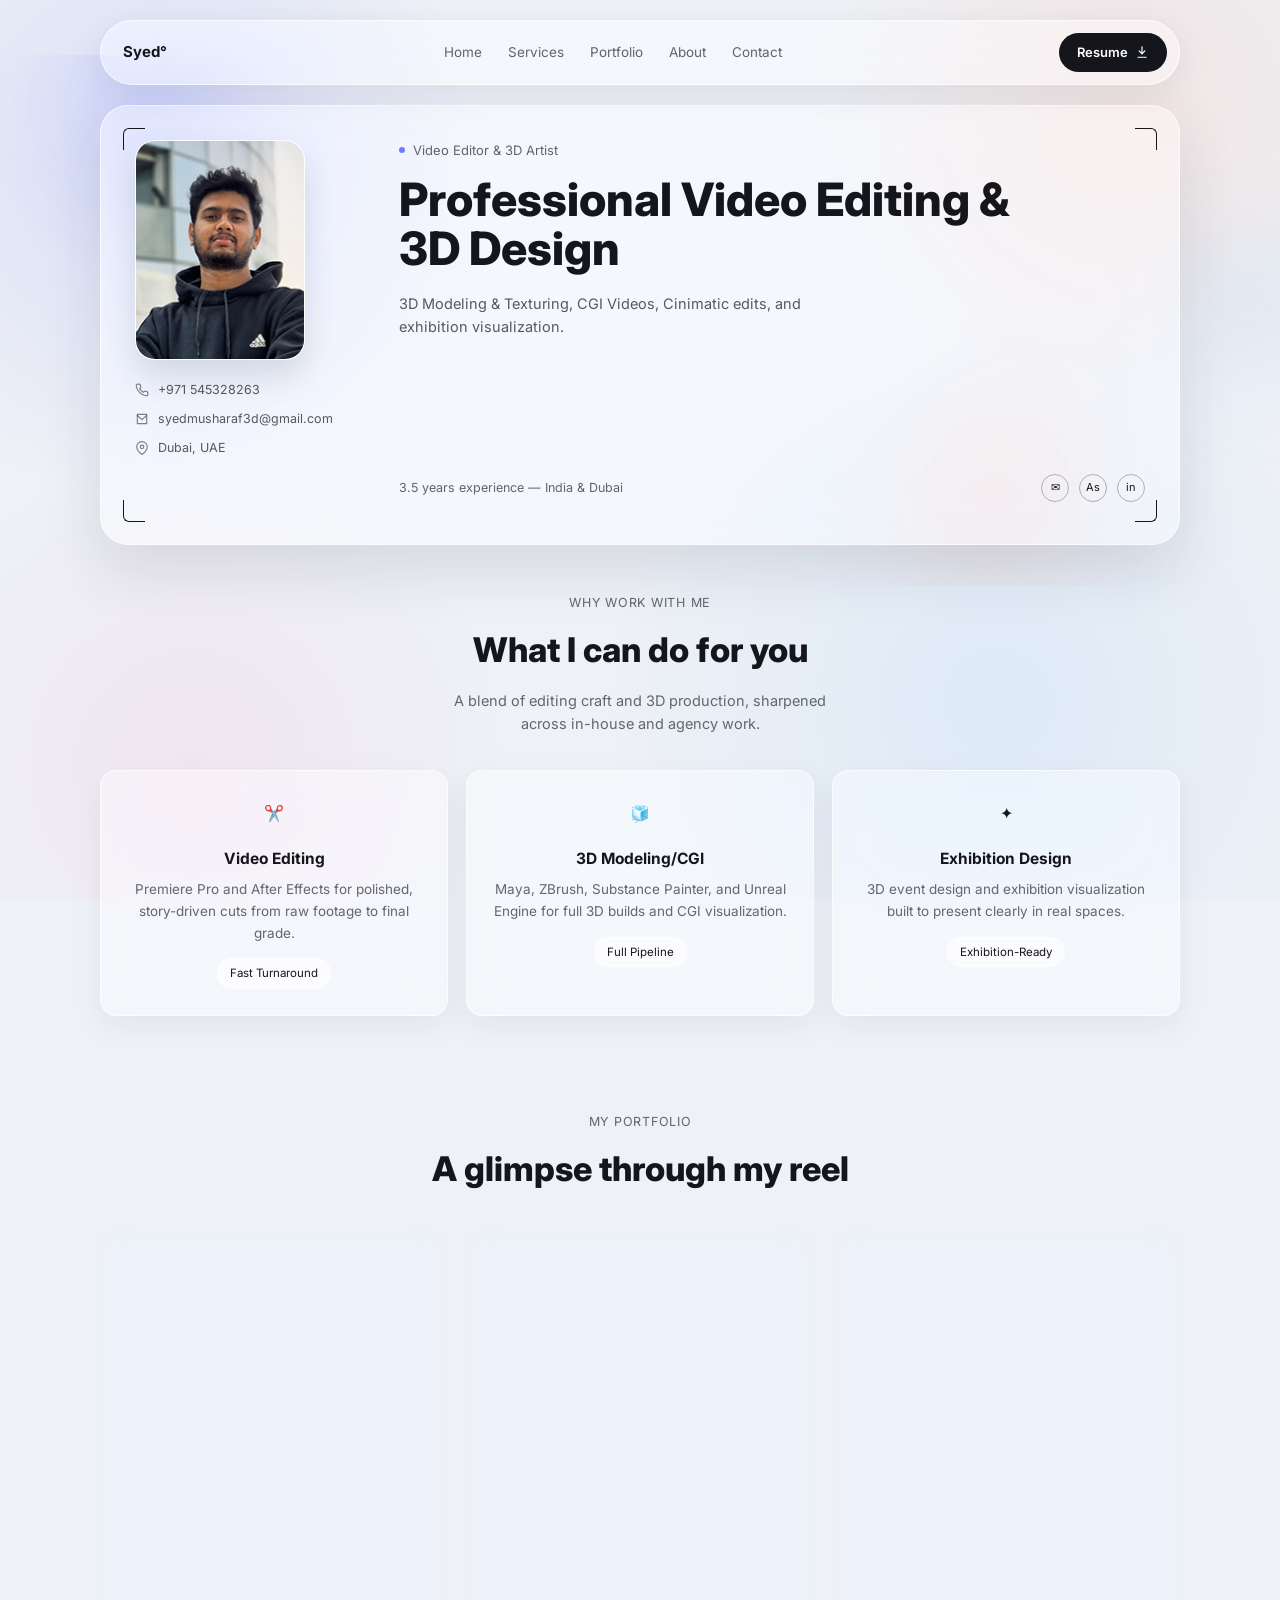
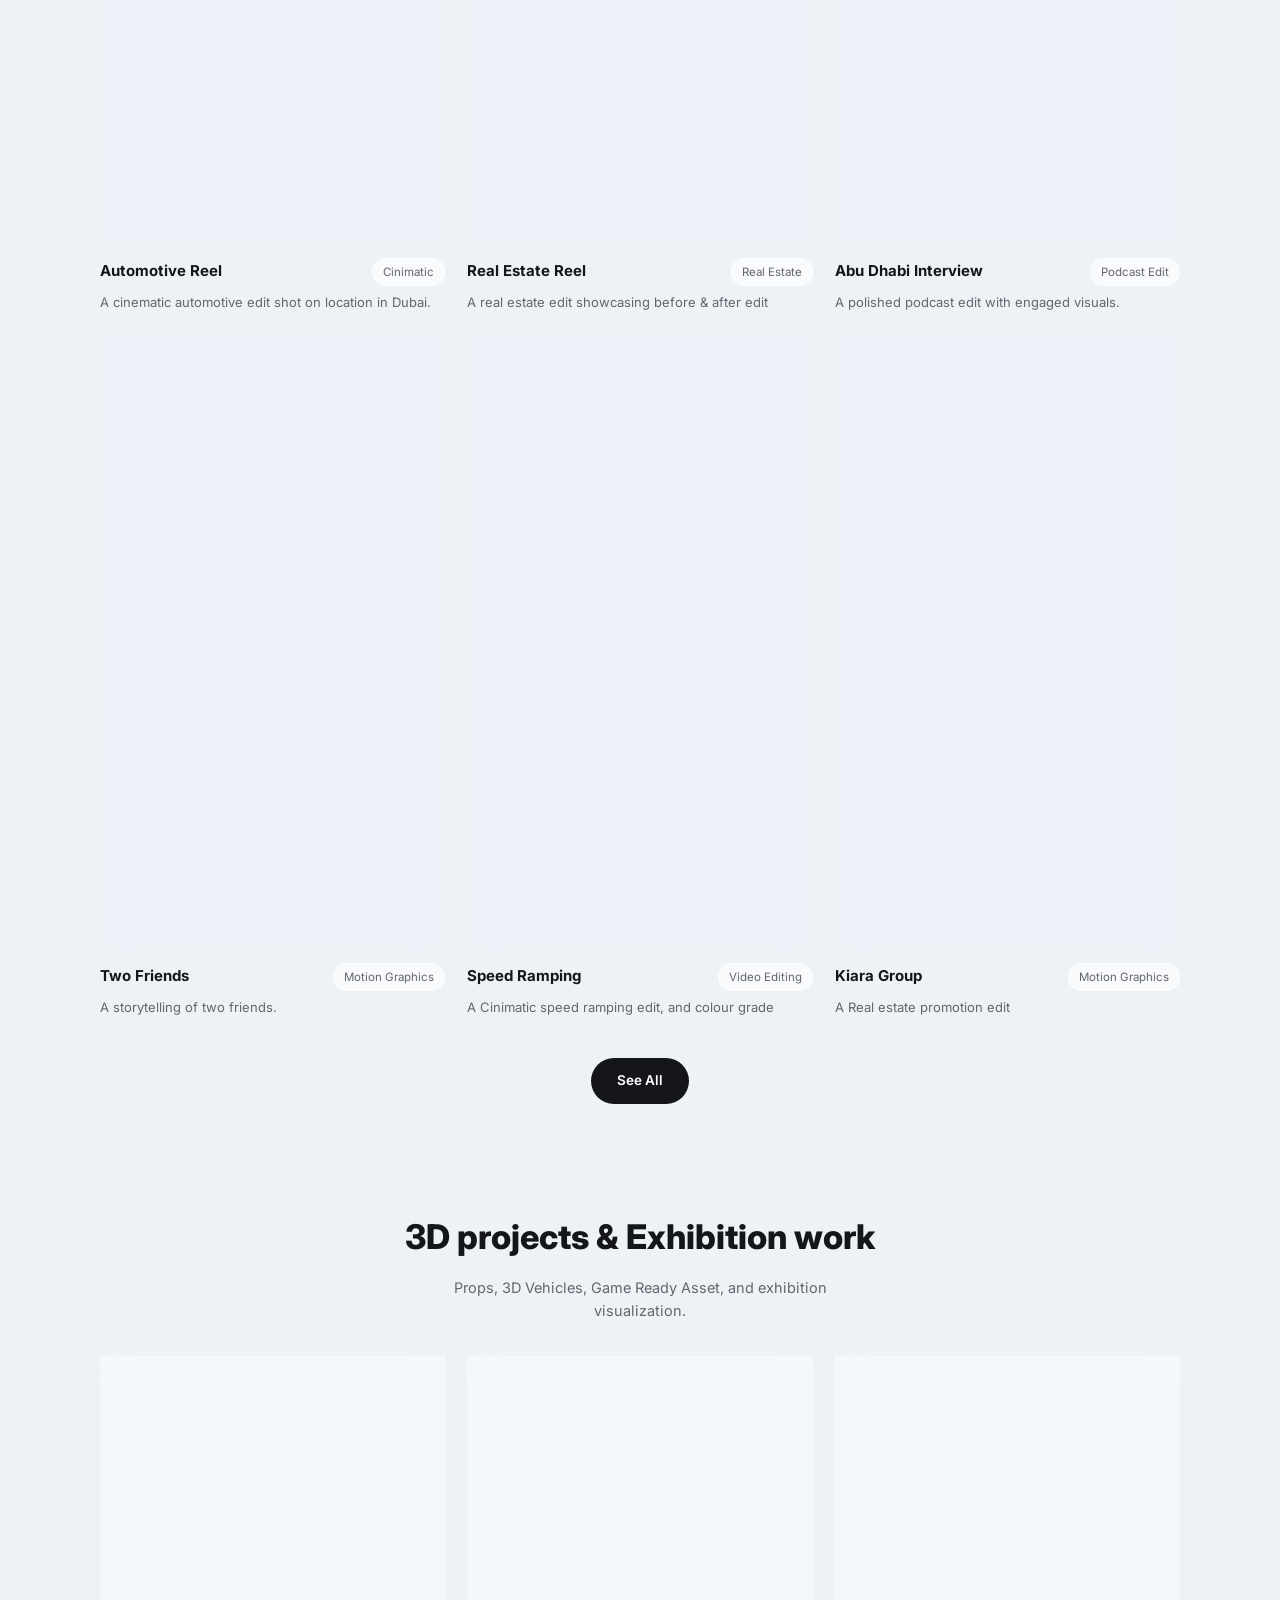
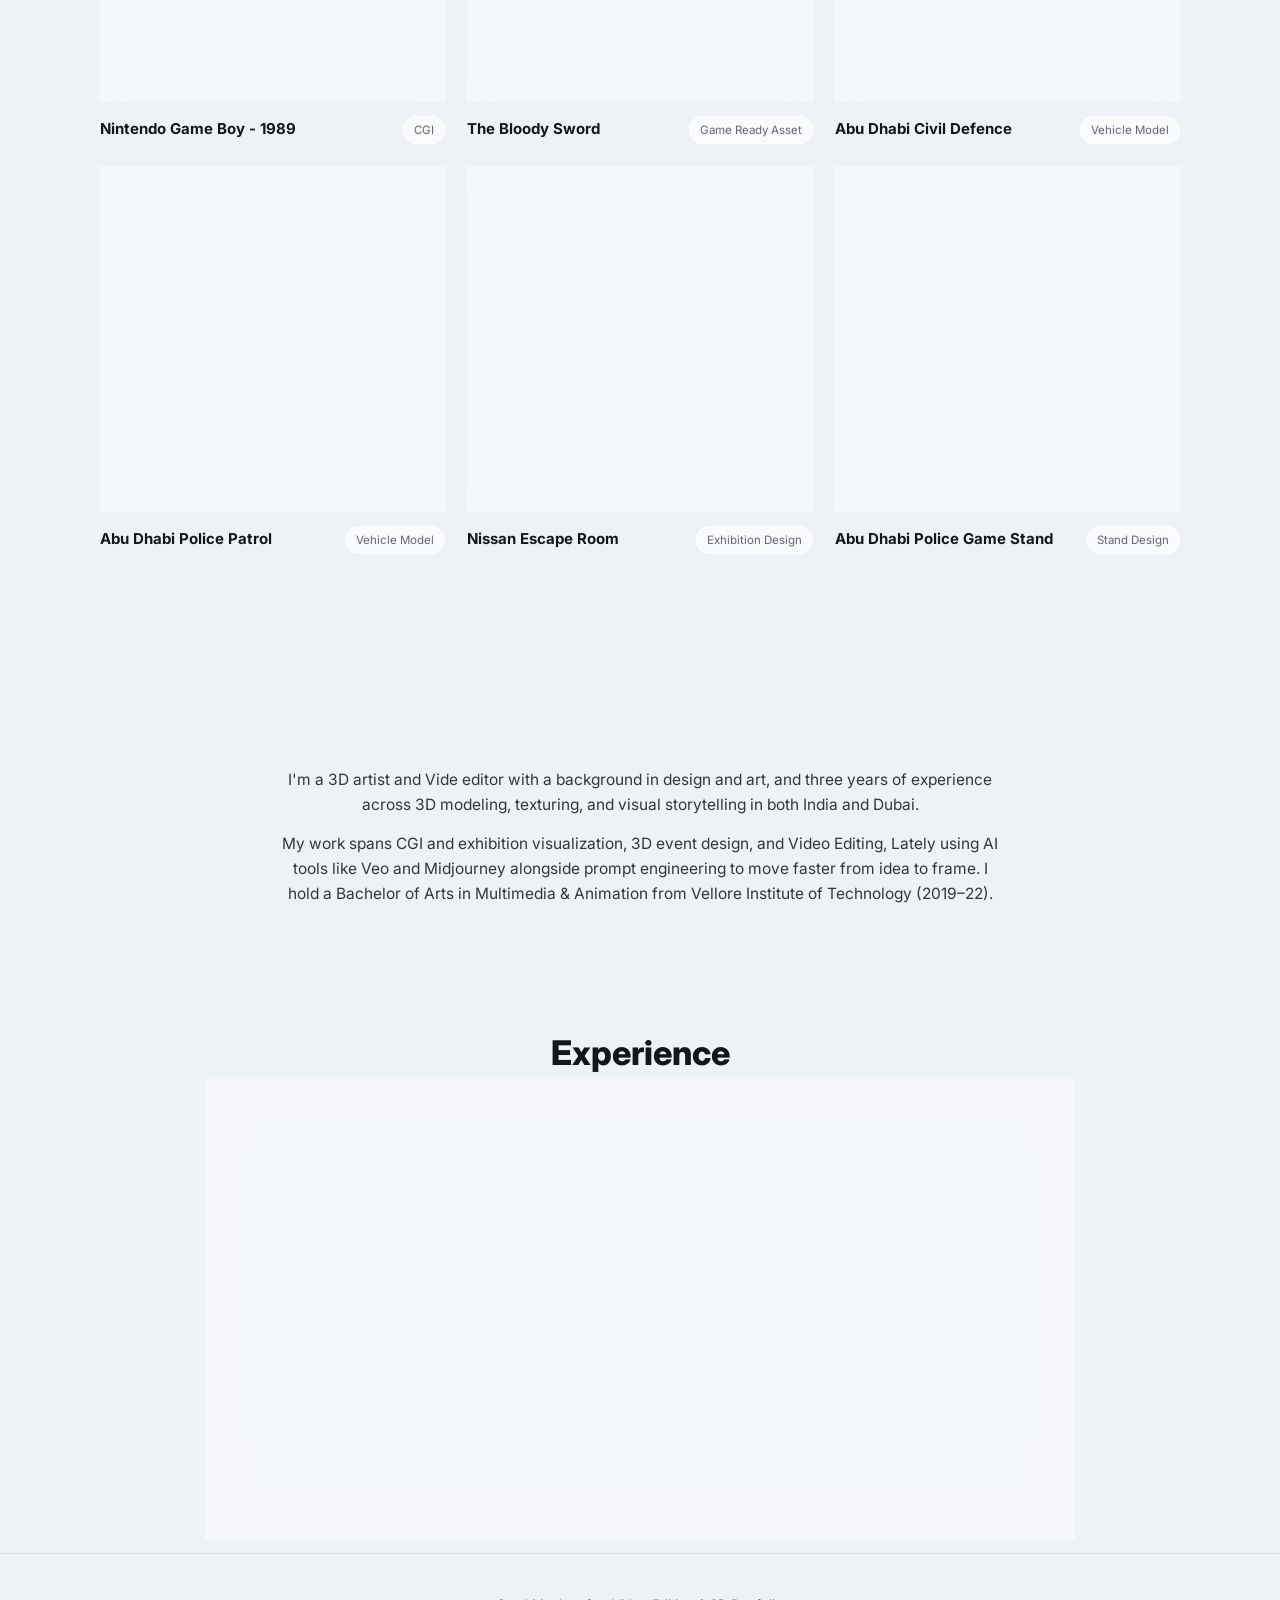
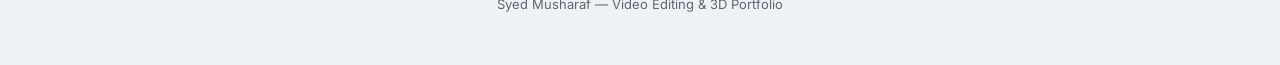
==== commit ee7dddf9: "replaced with new reel and updated reel card" ====
--- a/index.html
+++ b/index.html
@@ -142,7 +142,7 @@
     <div class="reel-card reveal">
       <div class="media">
         <video controls preload="metadata" style="width:100%;height:100%;object-fit:contain;background:#000;">
-          <source src="Videos/Comparision.mp4" type="video/mp4">
+          <source src="Videos/Cinematic Gym.mp4" type="video/mp4">
         </video>
         <div class="bracket tl"></div><div class="bracket tr"></div><div class="bracket bl"></div><div class="bracket br"></div>
       </div>
@@ -181,7 +181,7 @@
     <div class="reel-card reveal">
       <div class="media">
         <video controls preload="metadata" style="width:100%;height:100%;object-fit:contain;background:#000;">
-          <source src="Videos/Carspeedramping.mp4" type="video/mp4">
+          <source src="Videos/Comparision.mp4" type="video/mp4">
         </video>
         <div class="bracket tl"></div><div class="bracket tr"></div><div class="bracket bl"></div><div class="bracket br"></div>
         
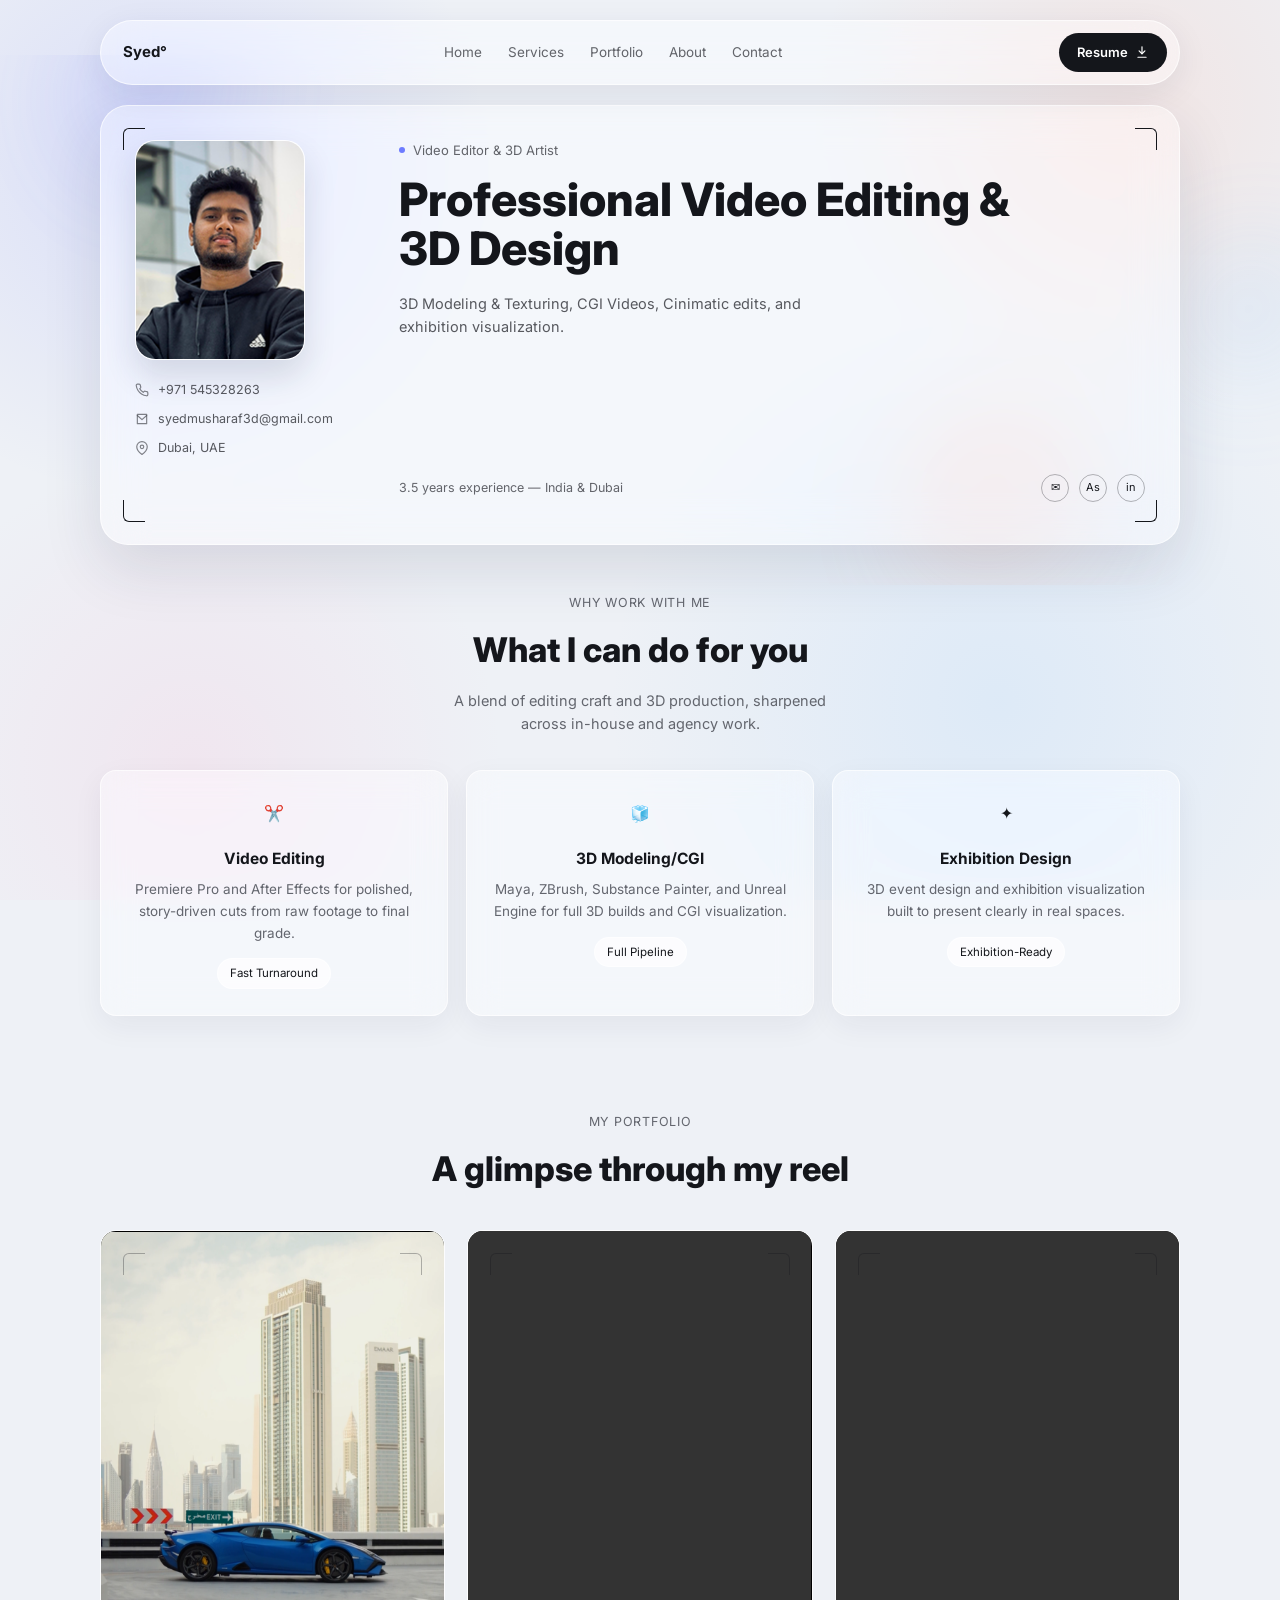
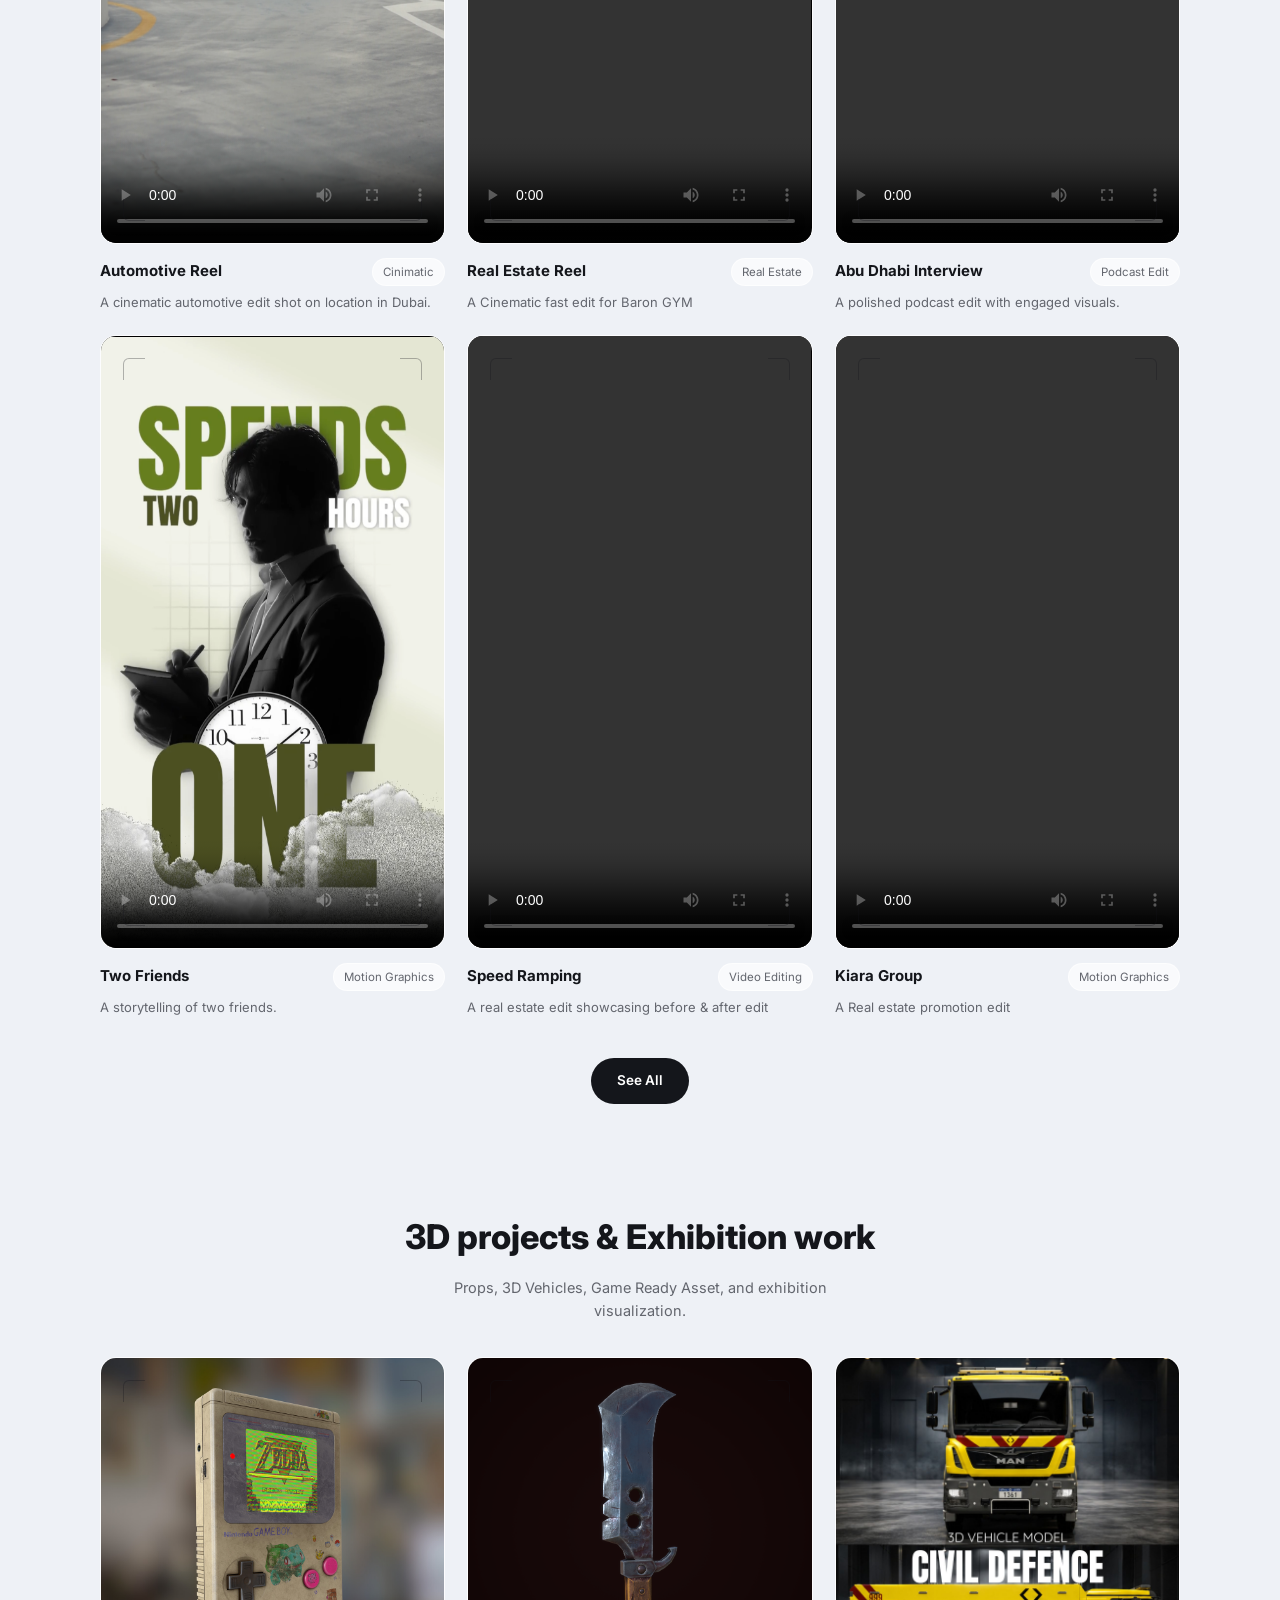
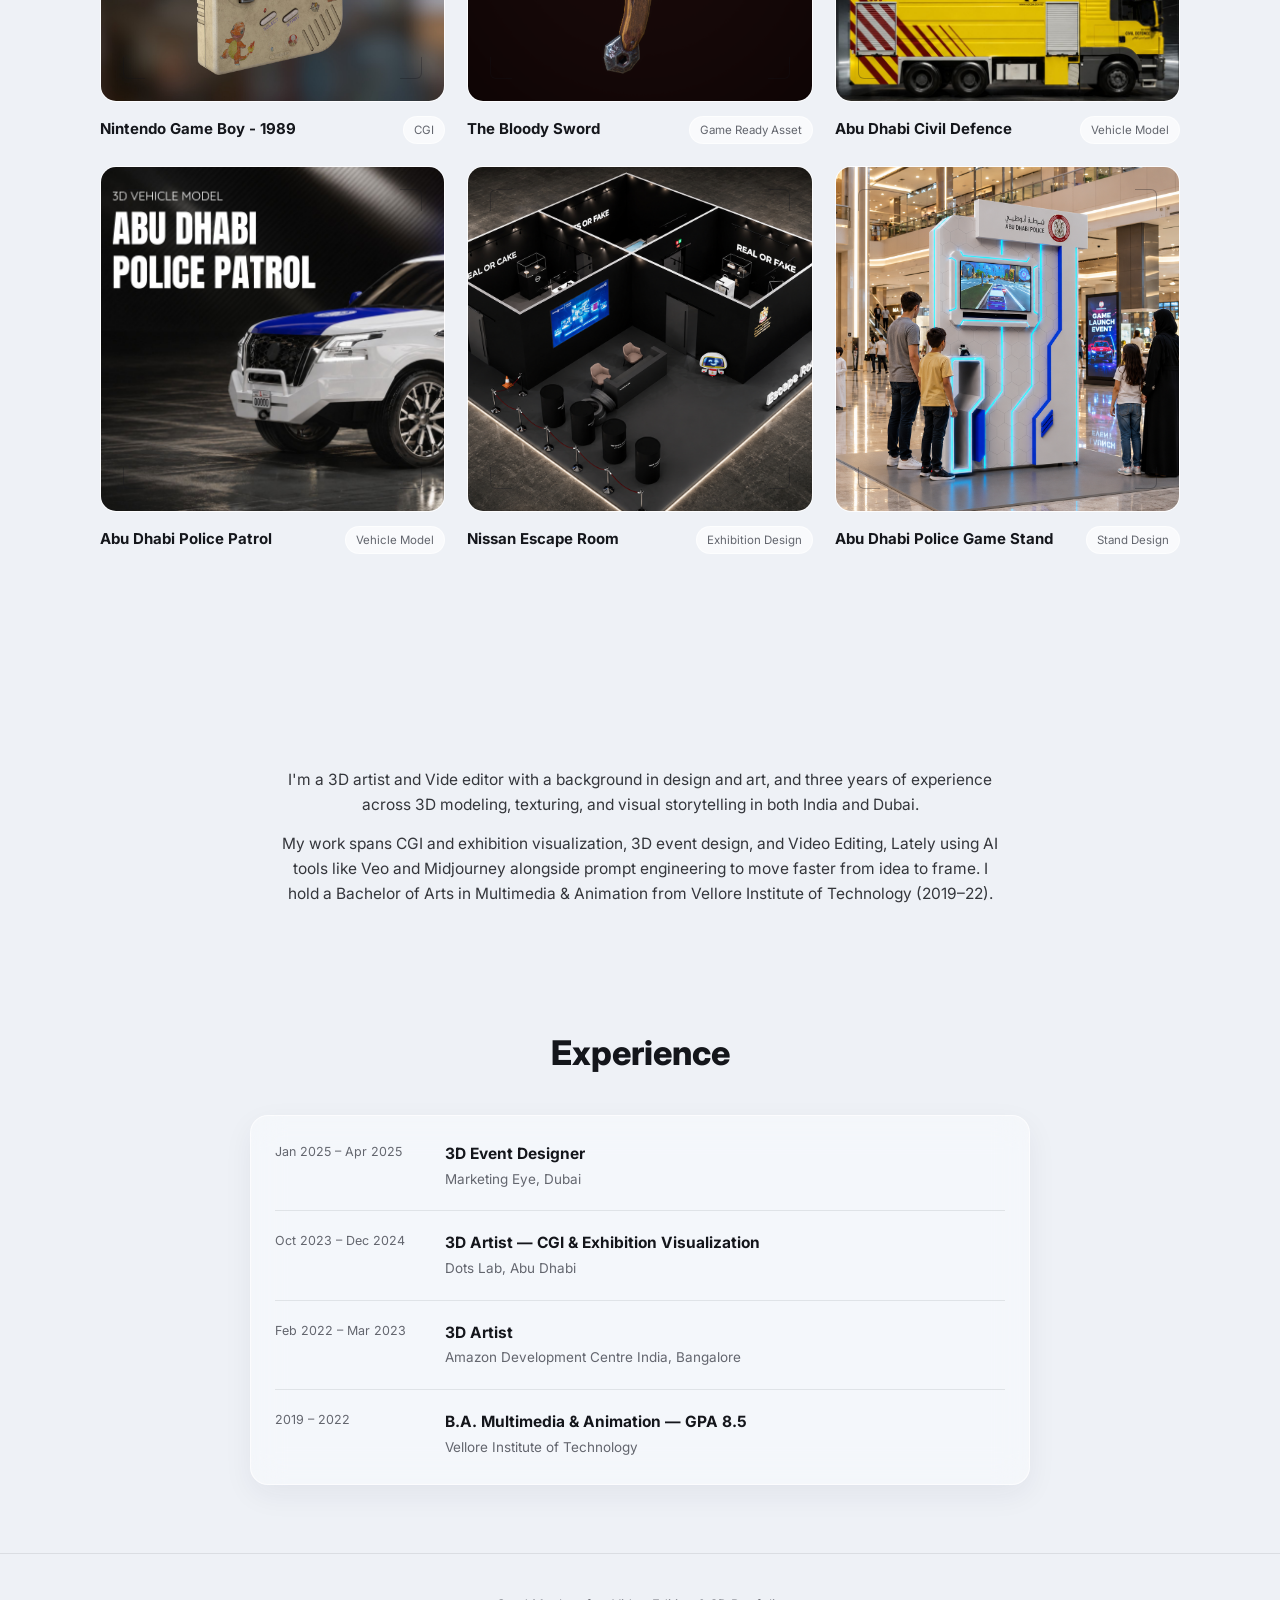
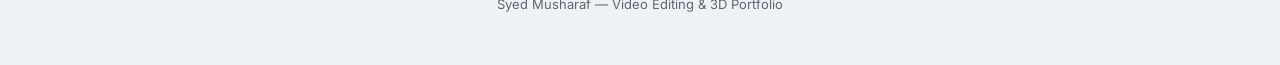
==== commit e700e6c2: "Updated hero, reels, CGI projects and profile image" ====
--- a/index.html
+++ b/index.html
@@ -147,7 +147,7 @@
         <div class="bracket tl"></div><div class="bracket tr"></div><div class="bracket bl"></div><div class="bracket br"></div>
       </div>
       <div class="caption"><h3>Real Estate Reel</h3><span class="tag">Real Estate</span></div>
-      <p class="desc">A real estate edit showcasing before & after edit</p>
+      <p class="desc">A Cinematic fast edit for Baron GYM</p>
     </div>
 
     <div class="reel-card reveal">
@@ -187,7 +187,7 @@
         
       </div>
       <div class="caption"><h3>Speed Ramping</h3><span class="tag">Video Editing</span></div>
-      <p class="desc">A Cinimatic speed ramping edit, and colour grade</p>
+      <p class="desc">A real estate edit showcasing before & after edit</p>
     </div>
 
     <div class="reel-card reveal">
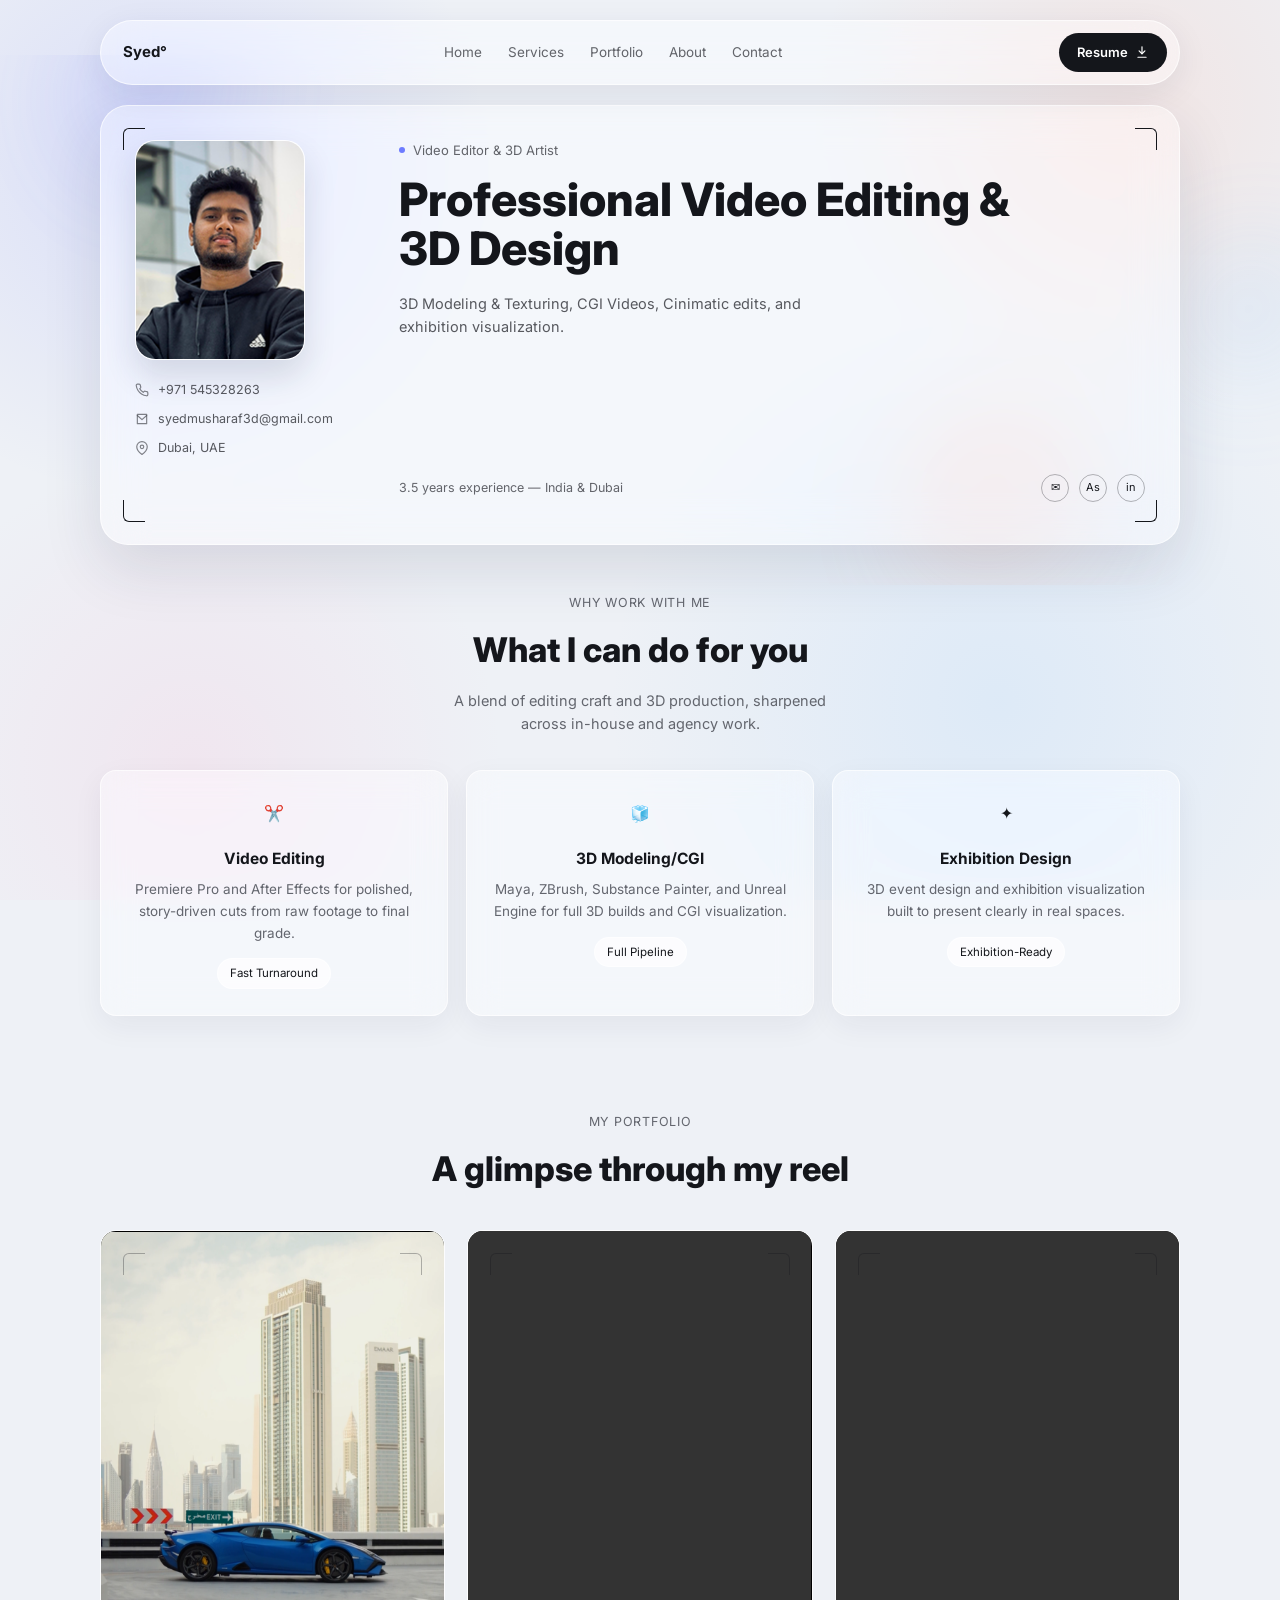
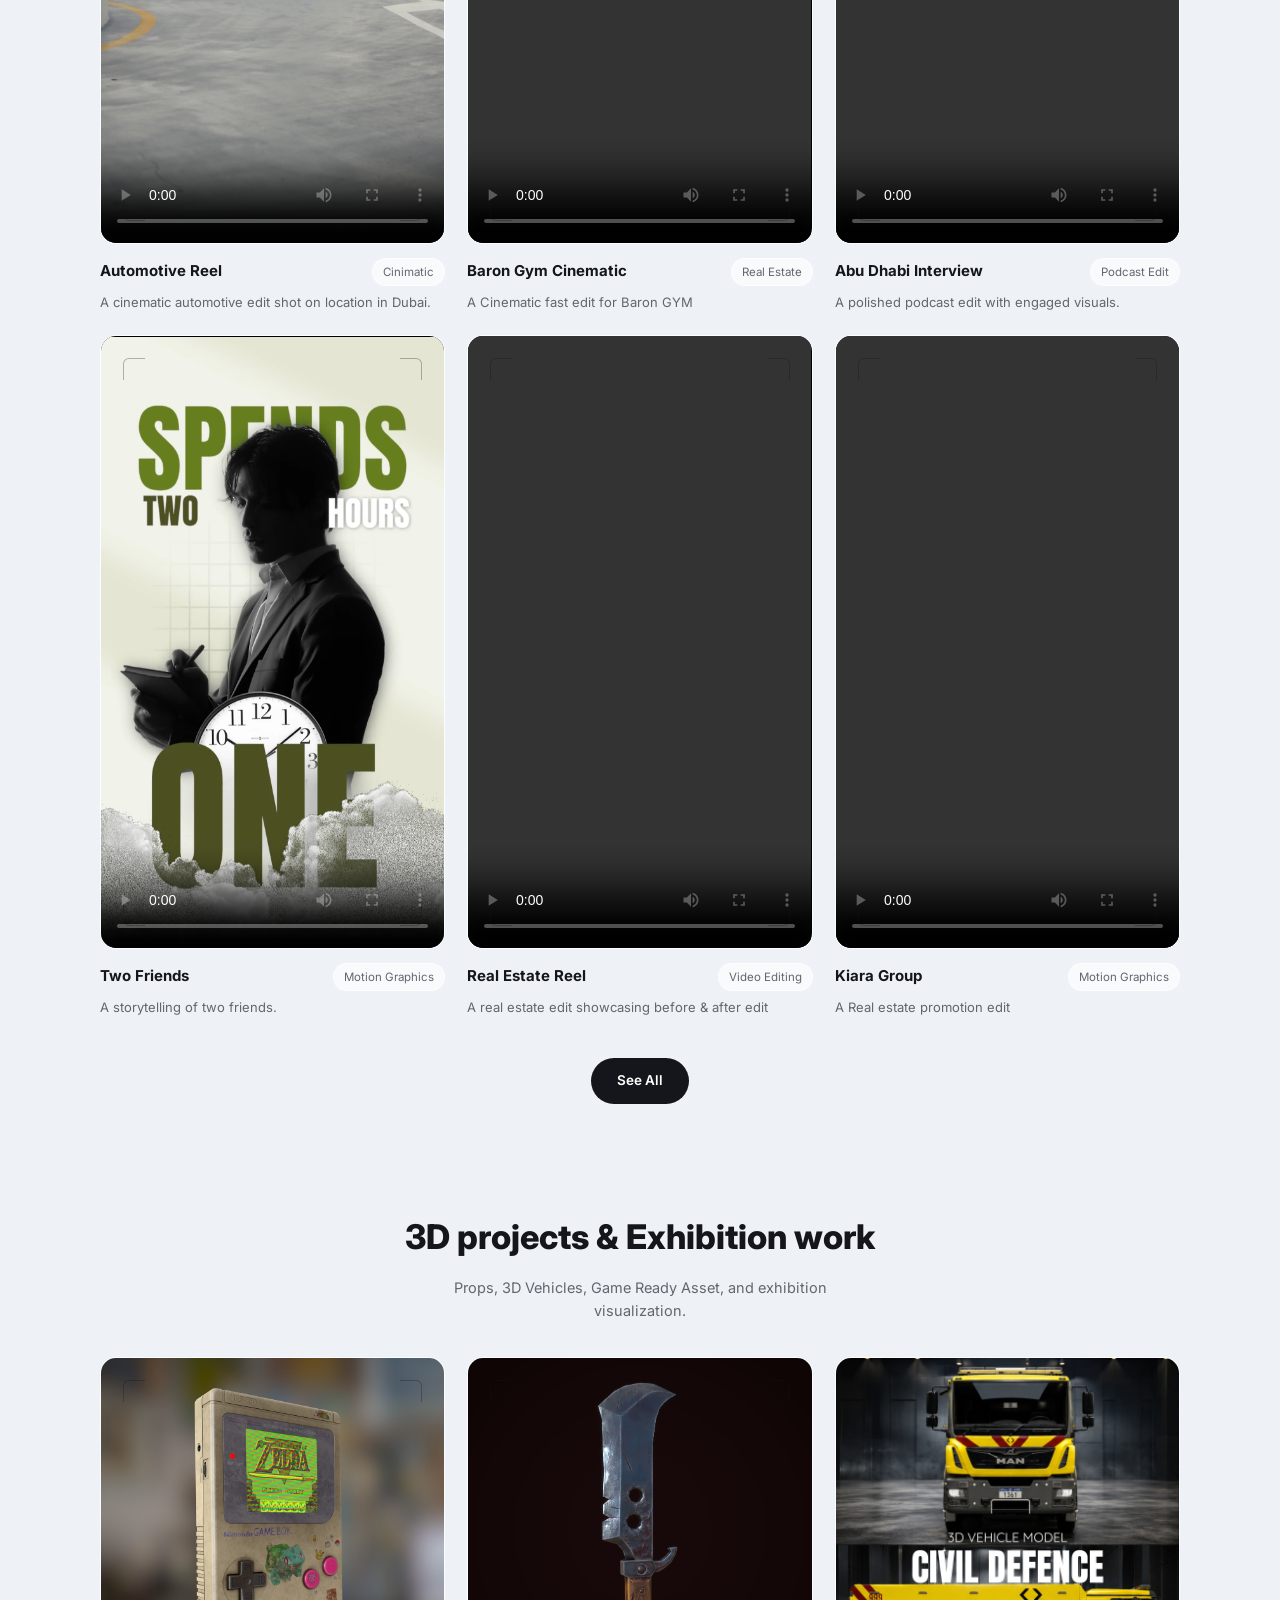
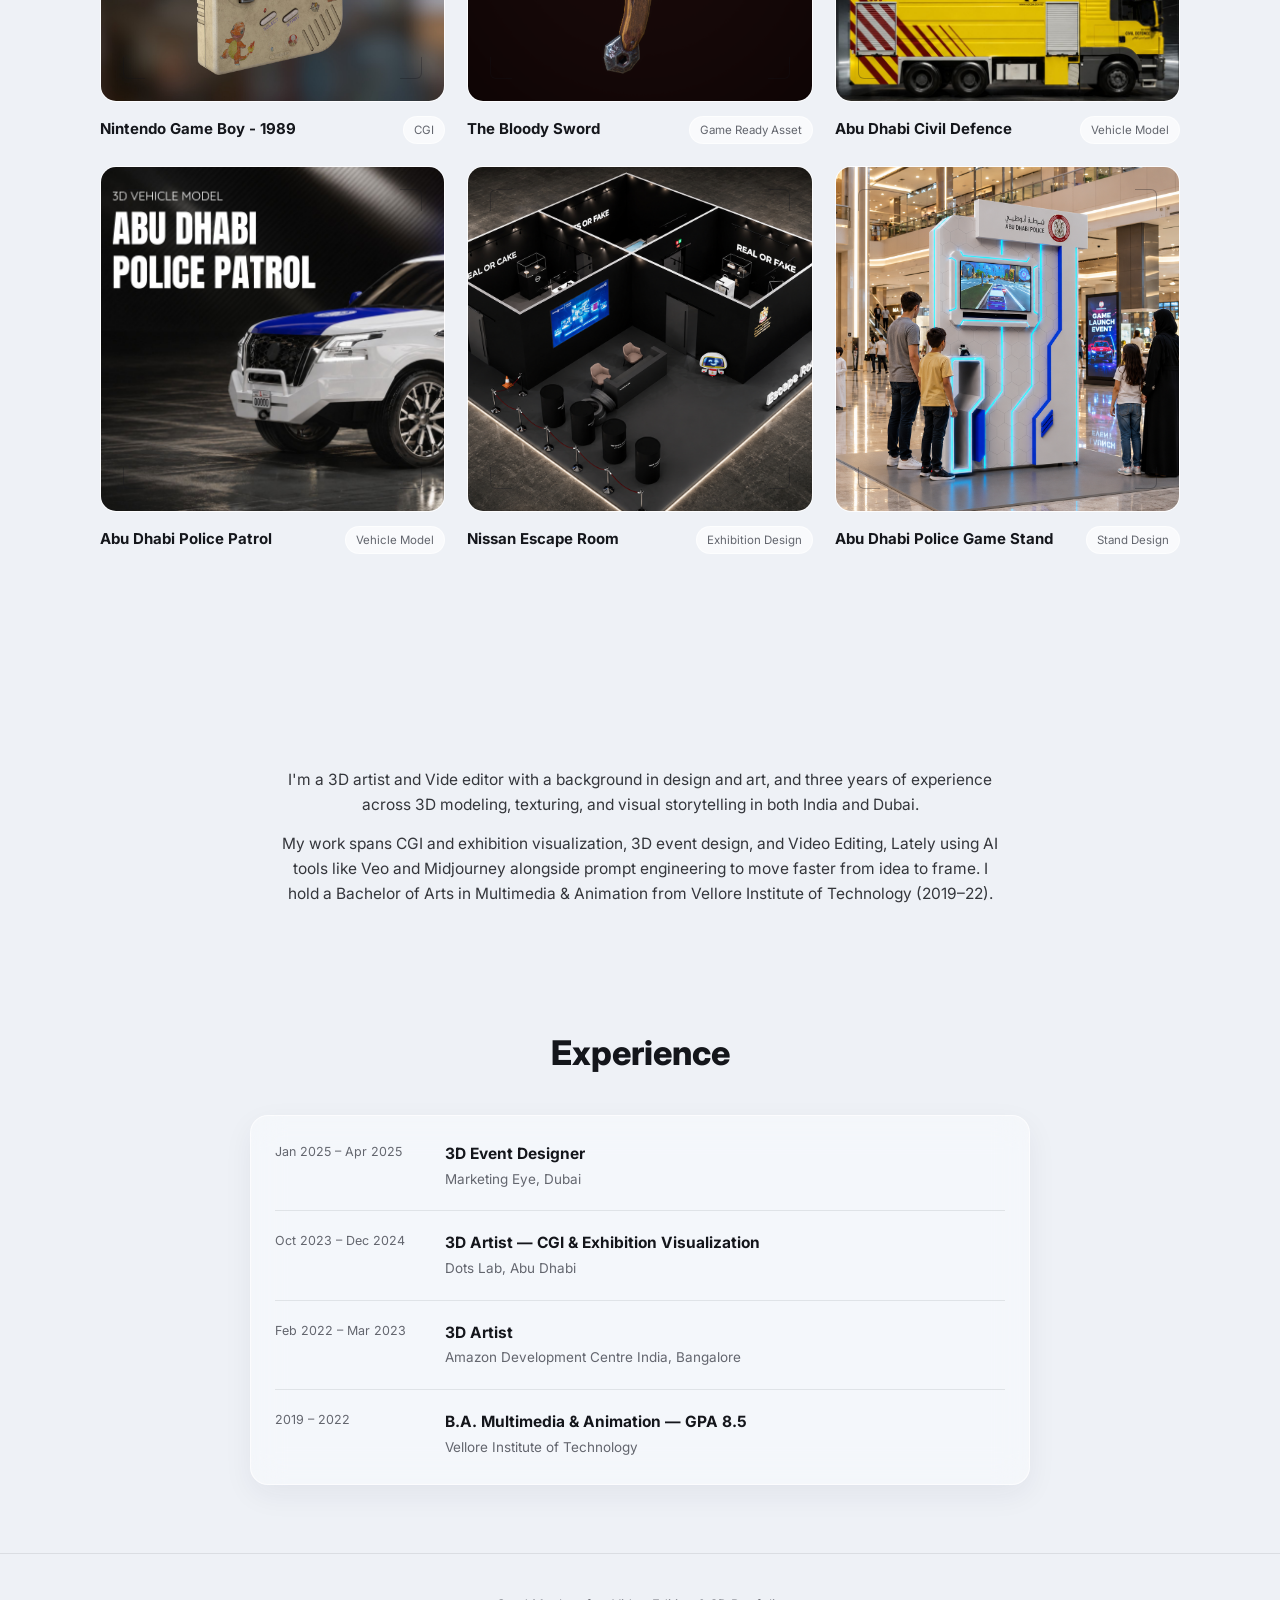
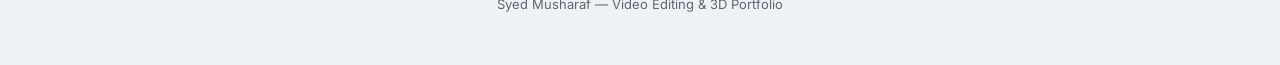
==== commit 774d50fc: "updated in home page" ====
--- a/index.html
+++ b/index.html
@@ -146,7 +146,7 @@
         </video>
         <div class="bracket tl"></div><div class="bracket tr"></div><div class="bracket bl"></div><div class="bracket br"></div>
       </div>
-      <div class="caption"><h3>Real Estate Reel</h3><span class="tag">Real Estate</span></div>
+      <div class="caption"><h3>Baron Gym Cinematic</h3><span class="tag">Real Estate</span></div>
       <p class="desc">A Cinematic fast edit for Baron GYM</p>
     </div>
 
@@ -186,7 +186,7 @@
         <div class="bracket tl"></div><div class="bracket tr"></div><div class="bracket bl"></div><div class="bracket br"></div>
         
       </div>
-      <div class="caption"><h3>Speed Ramping</h3><span class="tag">Video Editing</span></div>
+      <div class="caption"><h3>Real Estate Reel</h3><span class="tag">Video Editing</span></div>
       <p class="desc">A real estate edit showcasing before & after edit</p>
     </div>
 
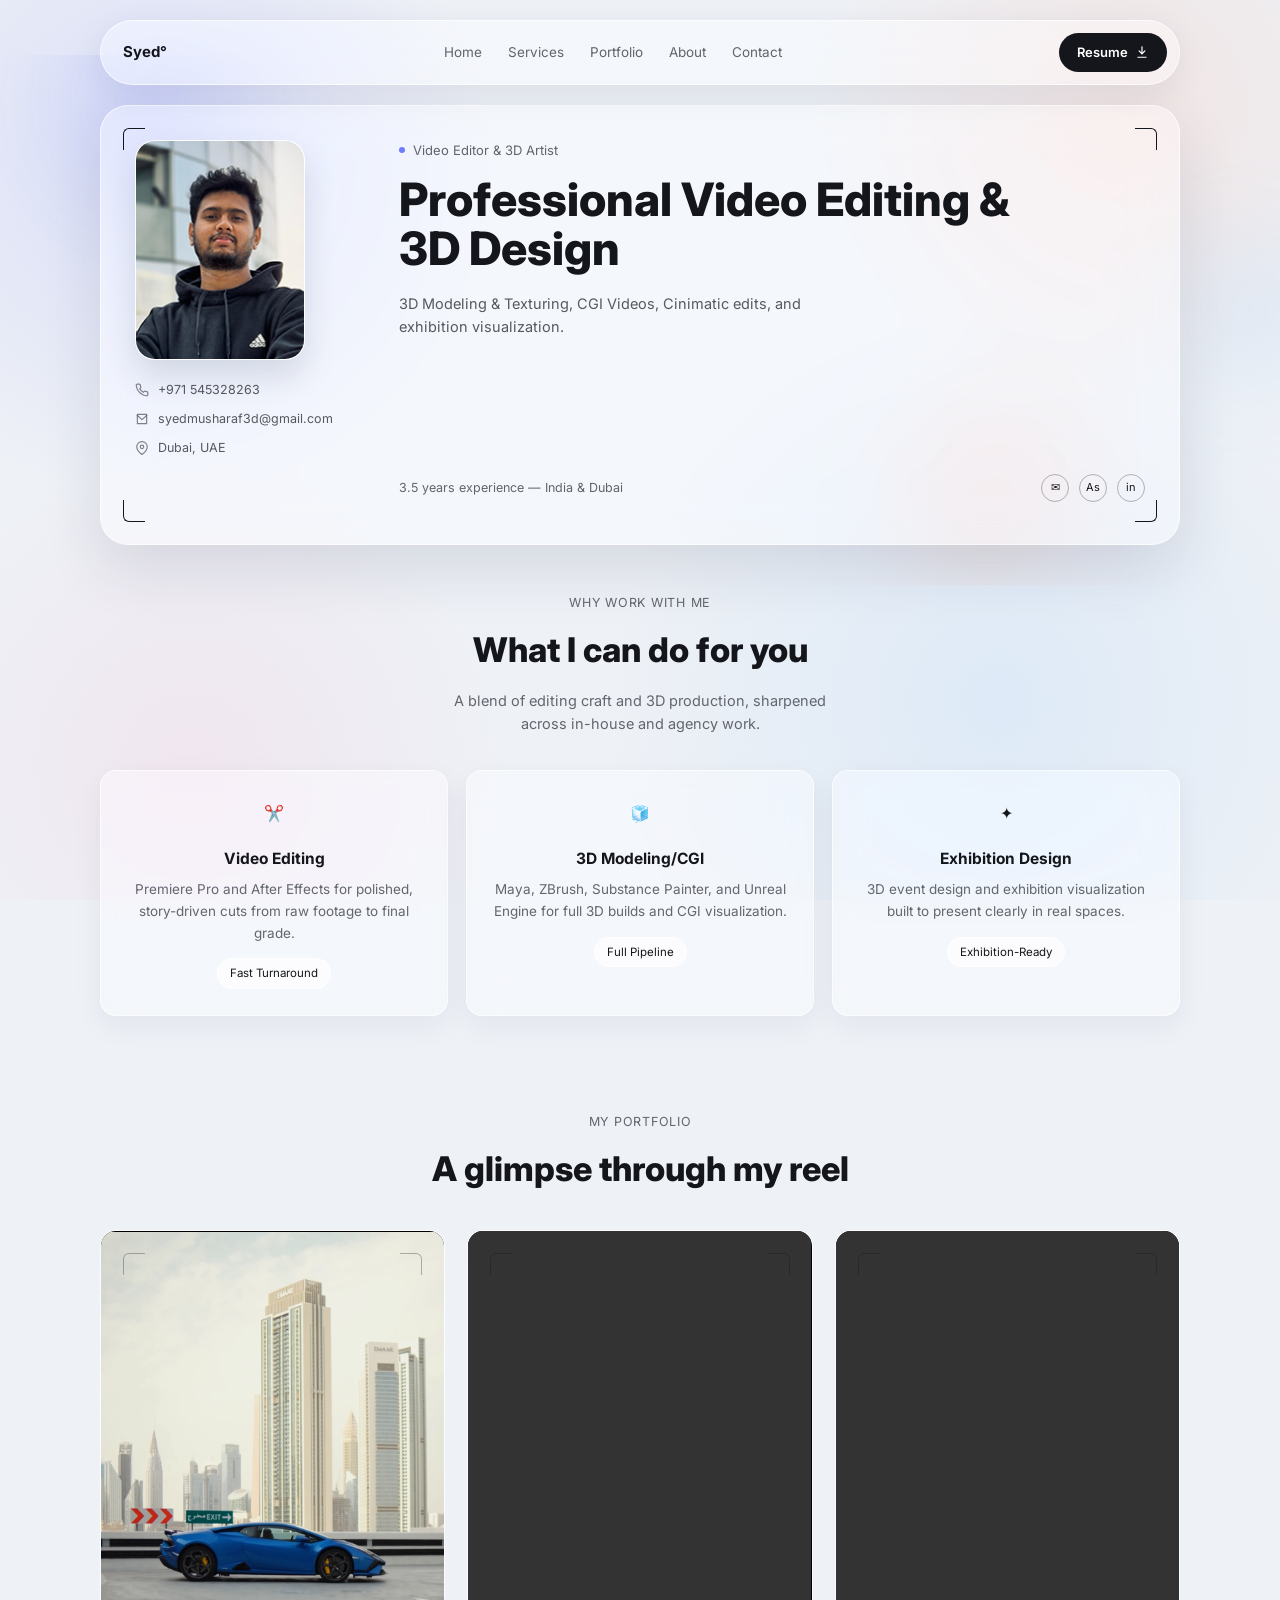
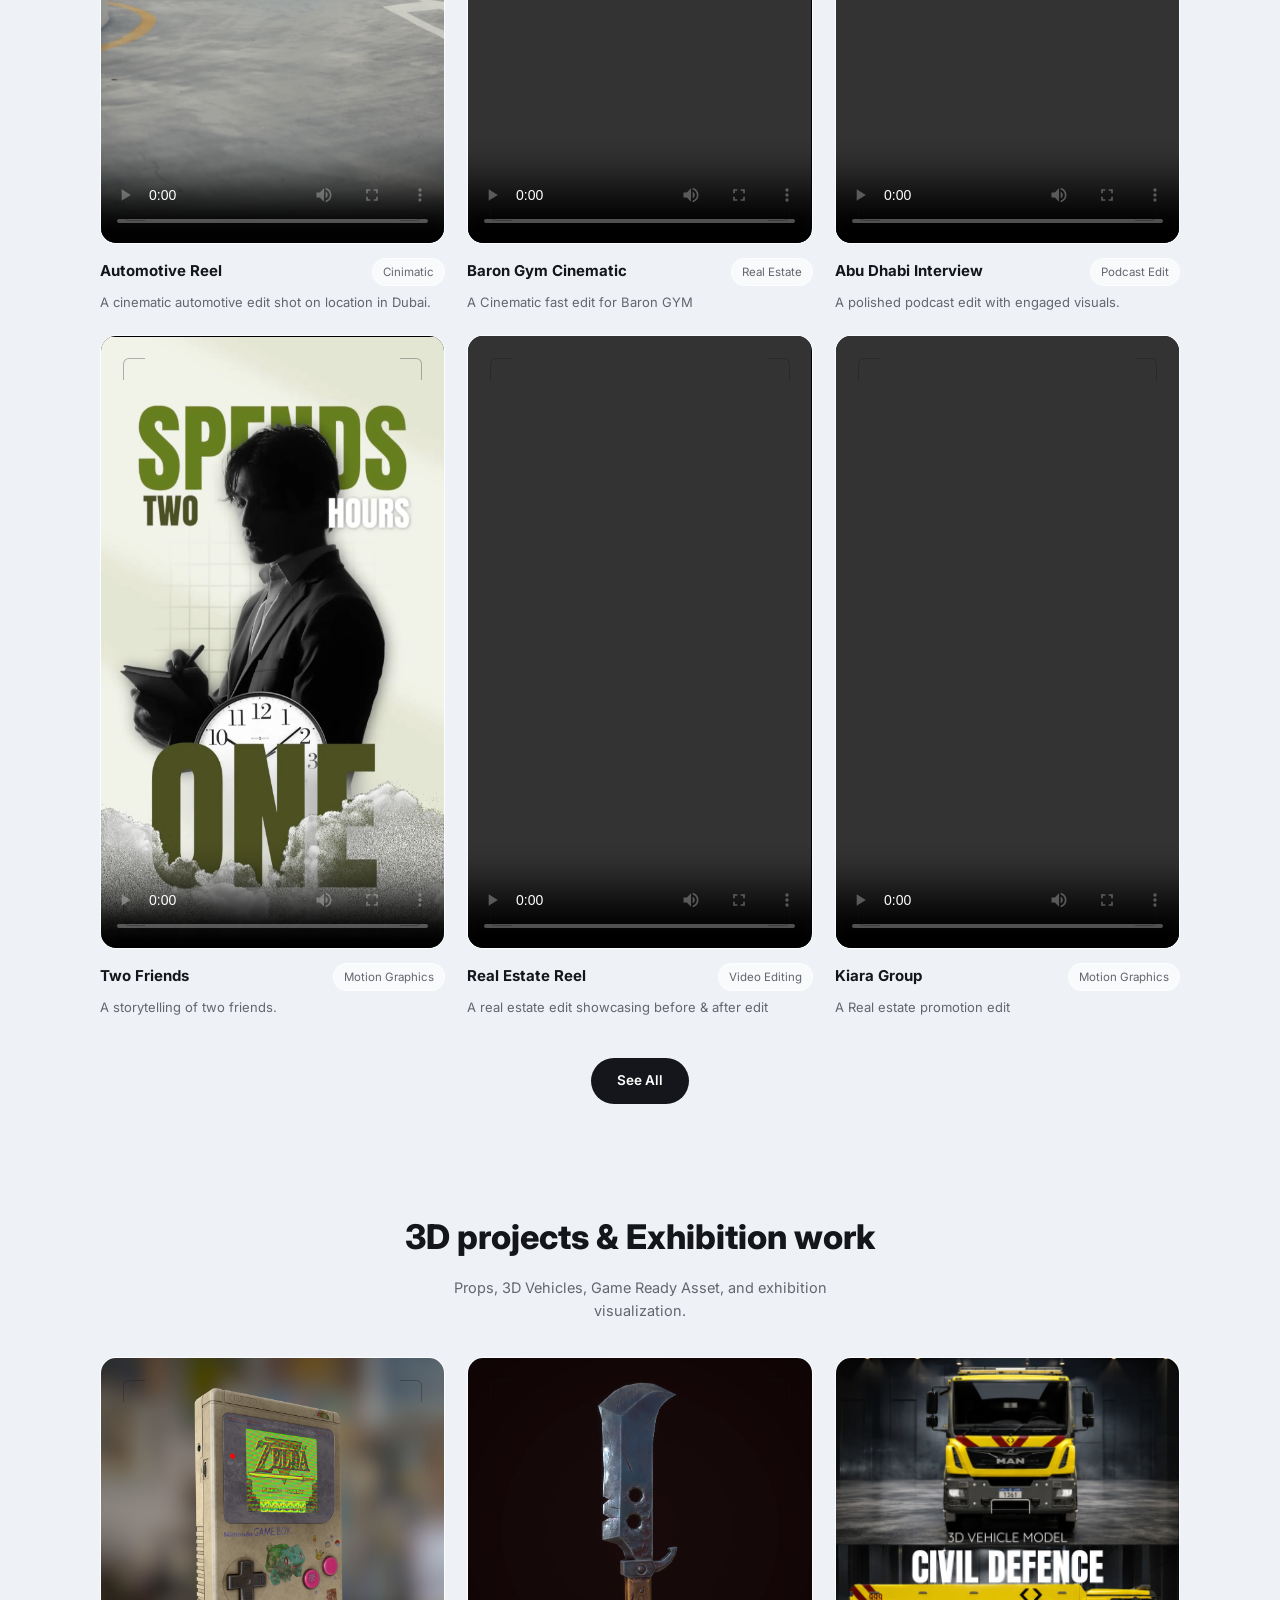
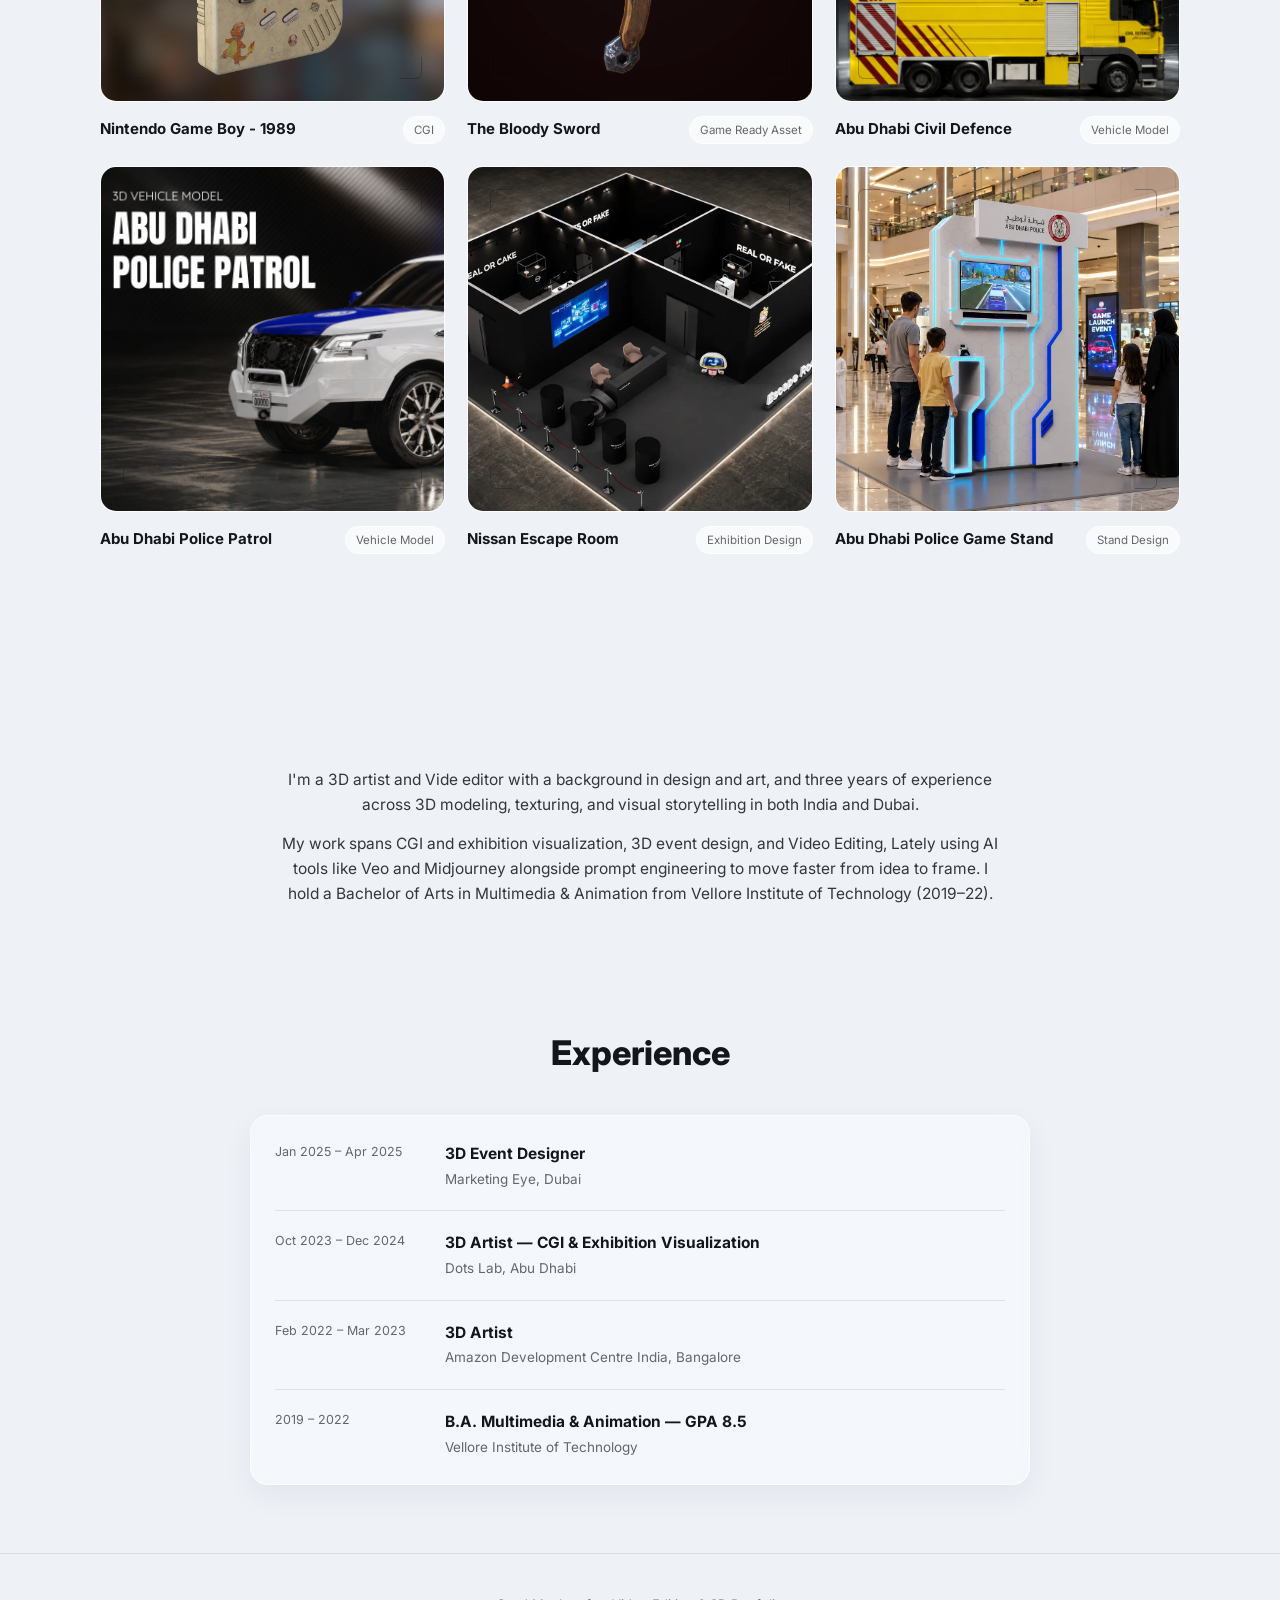
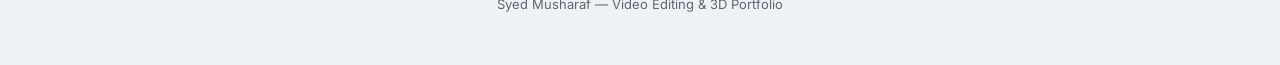
==== commit ba56cd97: "Optimize portfolio images" ====
--- a/index.html
+++ b/index.html
@@ -129,7 +129,7 @@
         <video
     controls
     preload="metadata"
-    poster="Images/Automotiveposter.png"
+    poster="Images/Automotiveposter.webp"
     style="width:100%;height:100%;object-fit:contain;background:#000;">
           <source src="Videos/Automotive.mp4" type="video/mp4">
         </video>
@@ -167,7 +167,7 @@
         <video
     controls
     preload="metadata"
-    poster="Images/Successposter.png"
+    poster="Images/Successposter.webp"
     style="width:100%;height:100%;object-fit:contain;background:#000;">
           <source src="Videos/Success Story.mp4" type="video/mp4">
         </video>
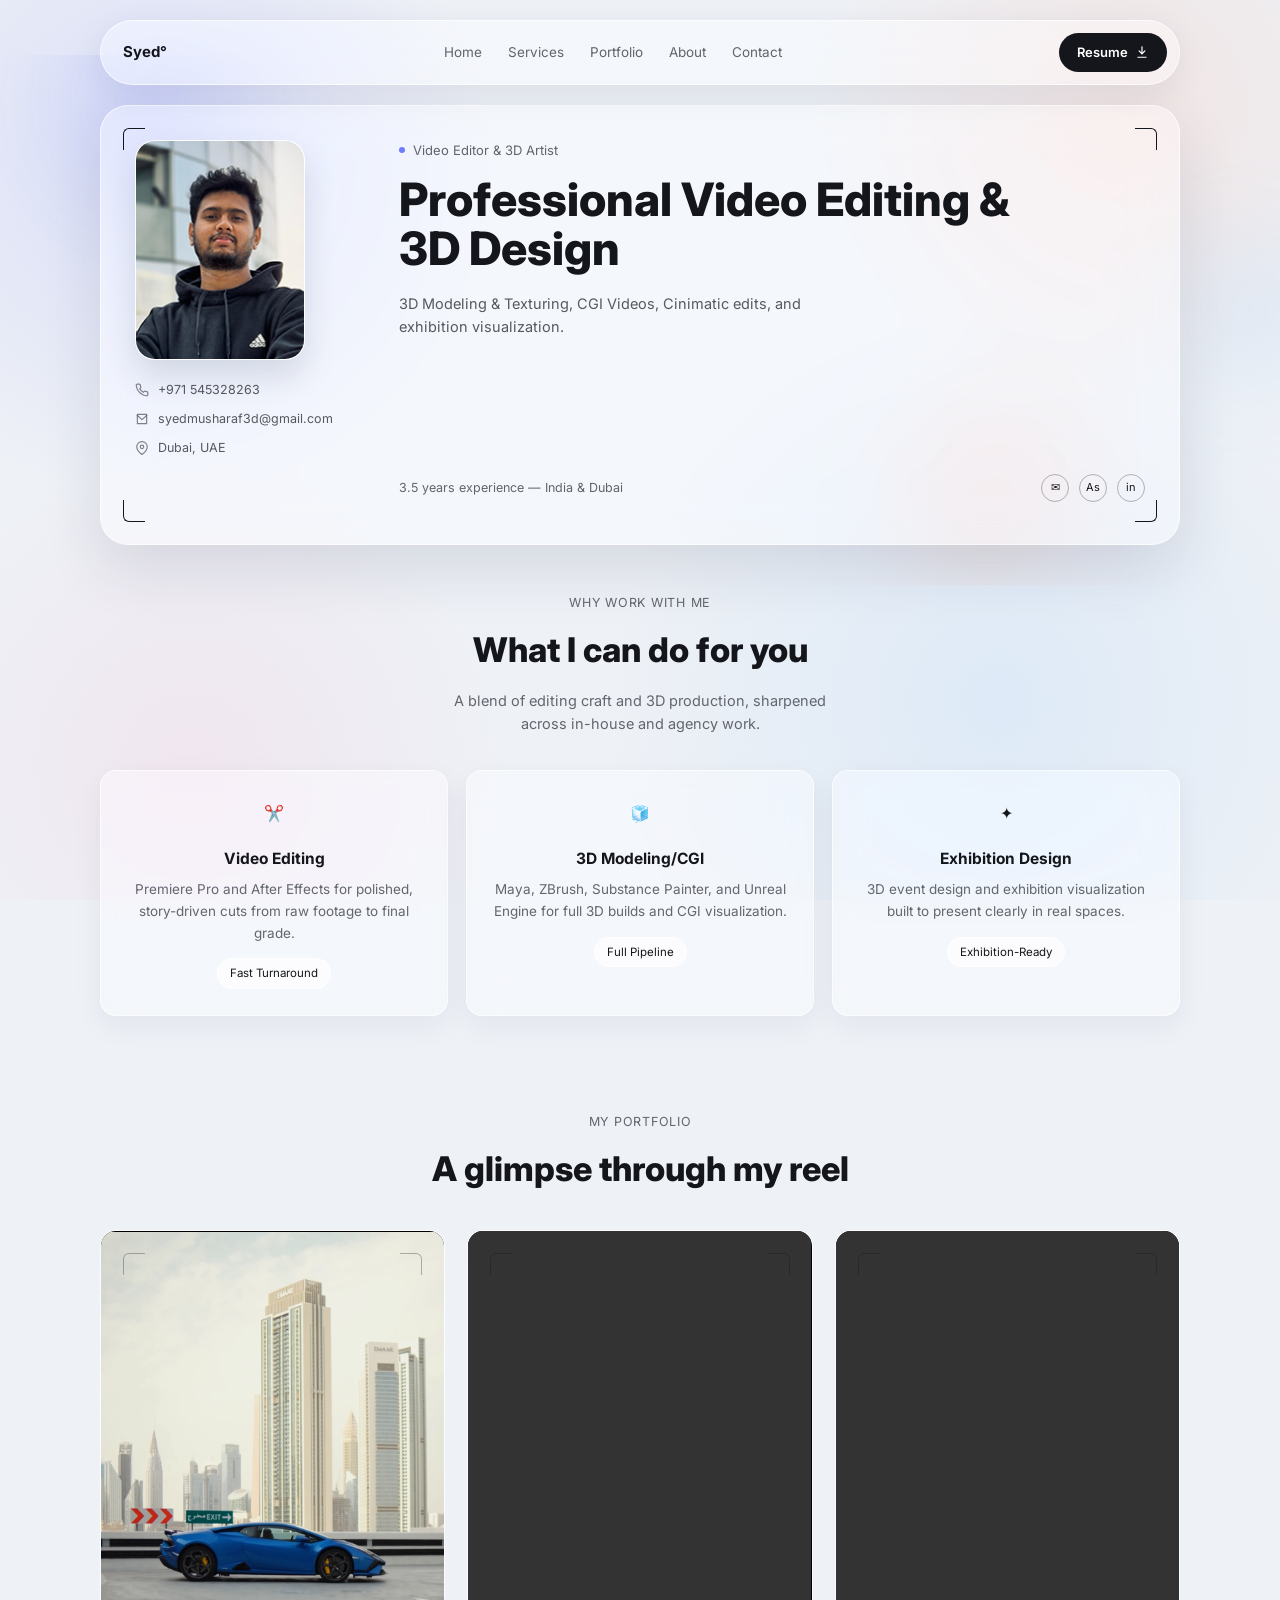
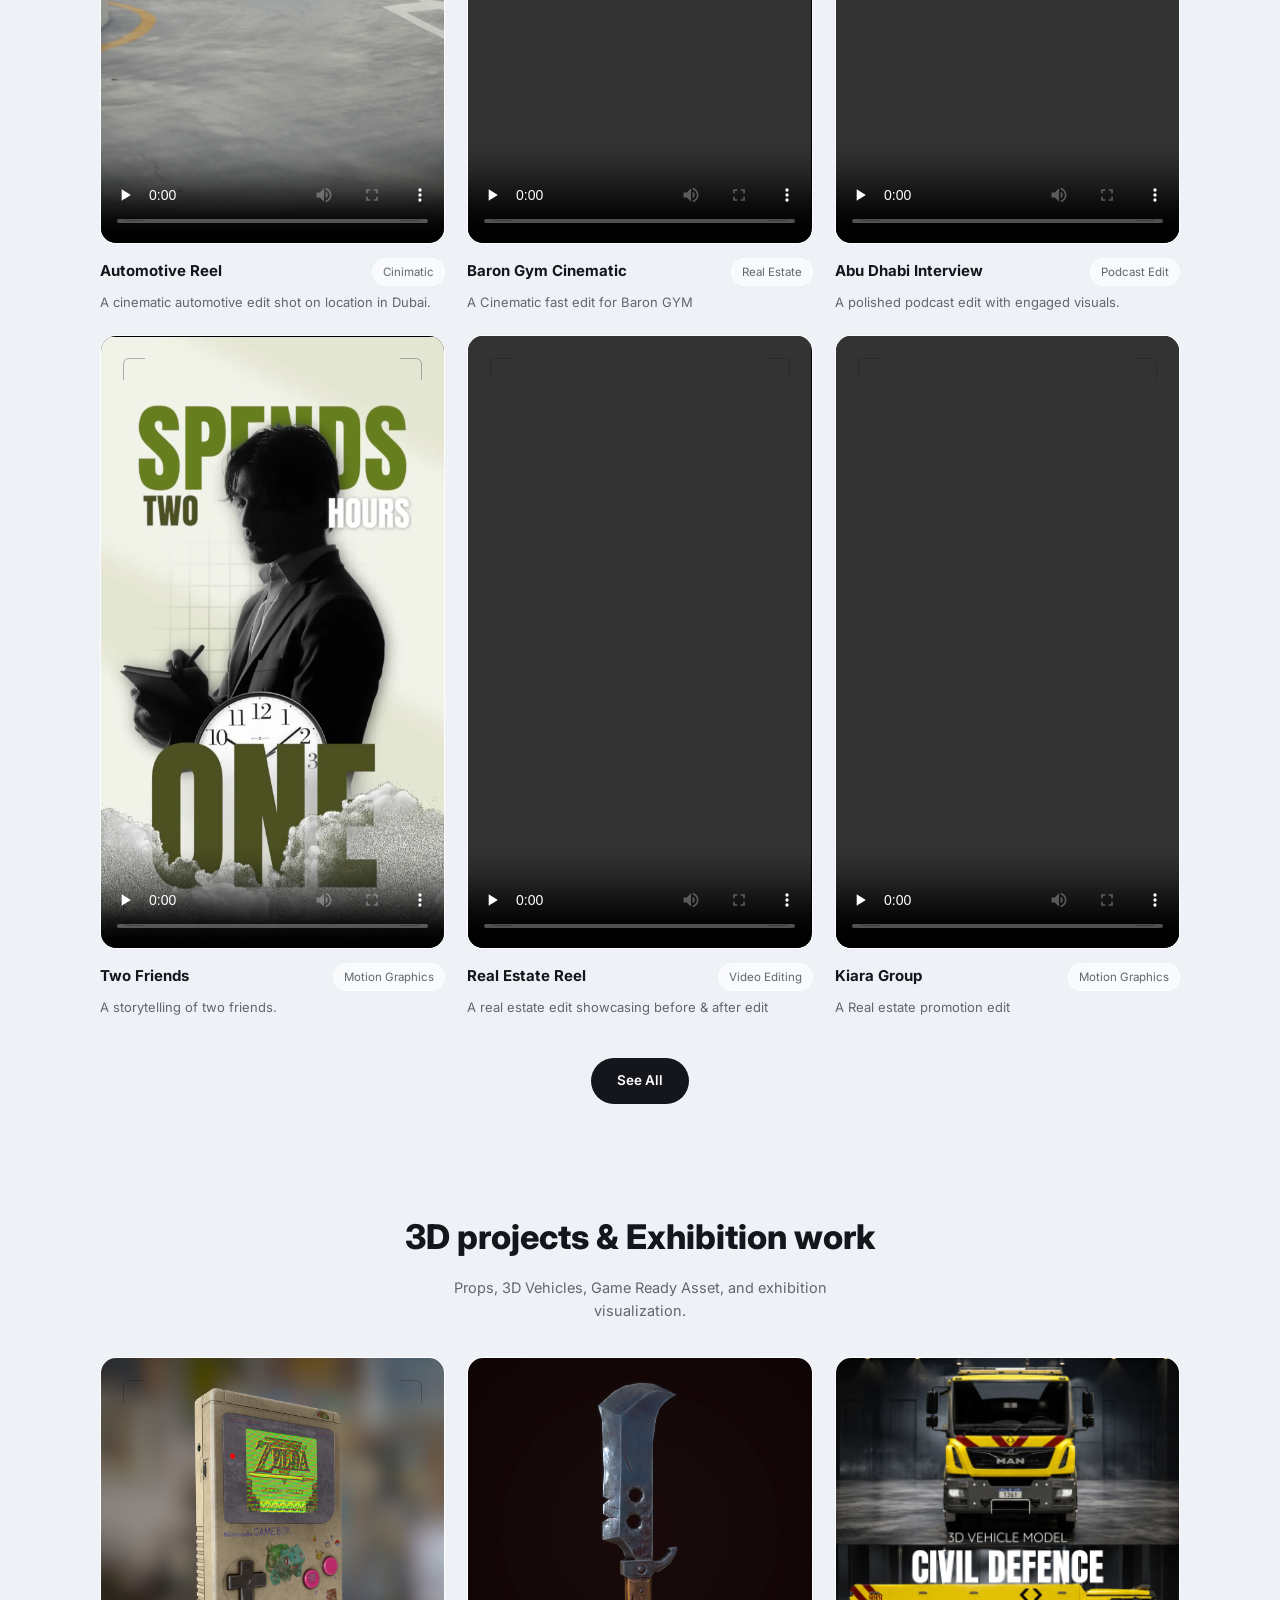
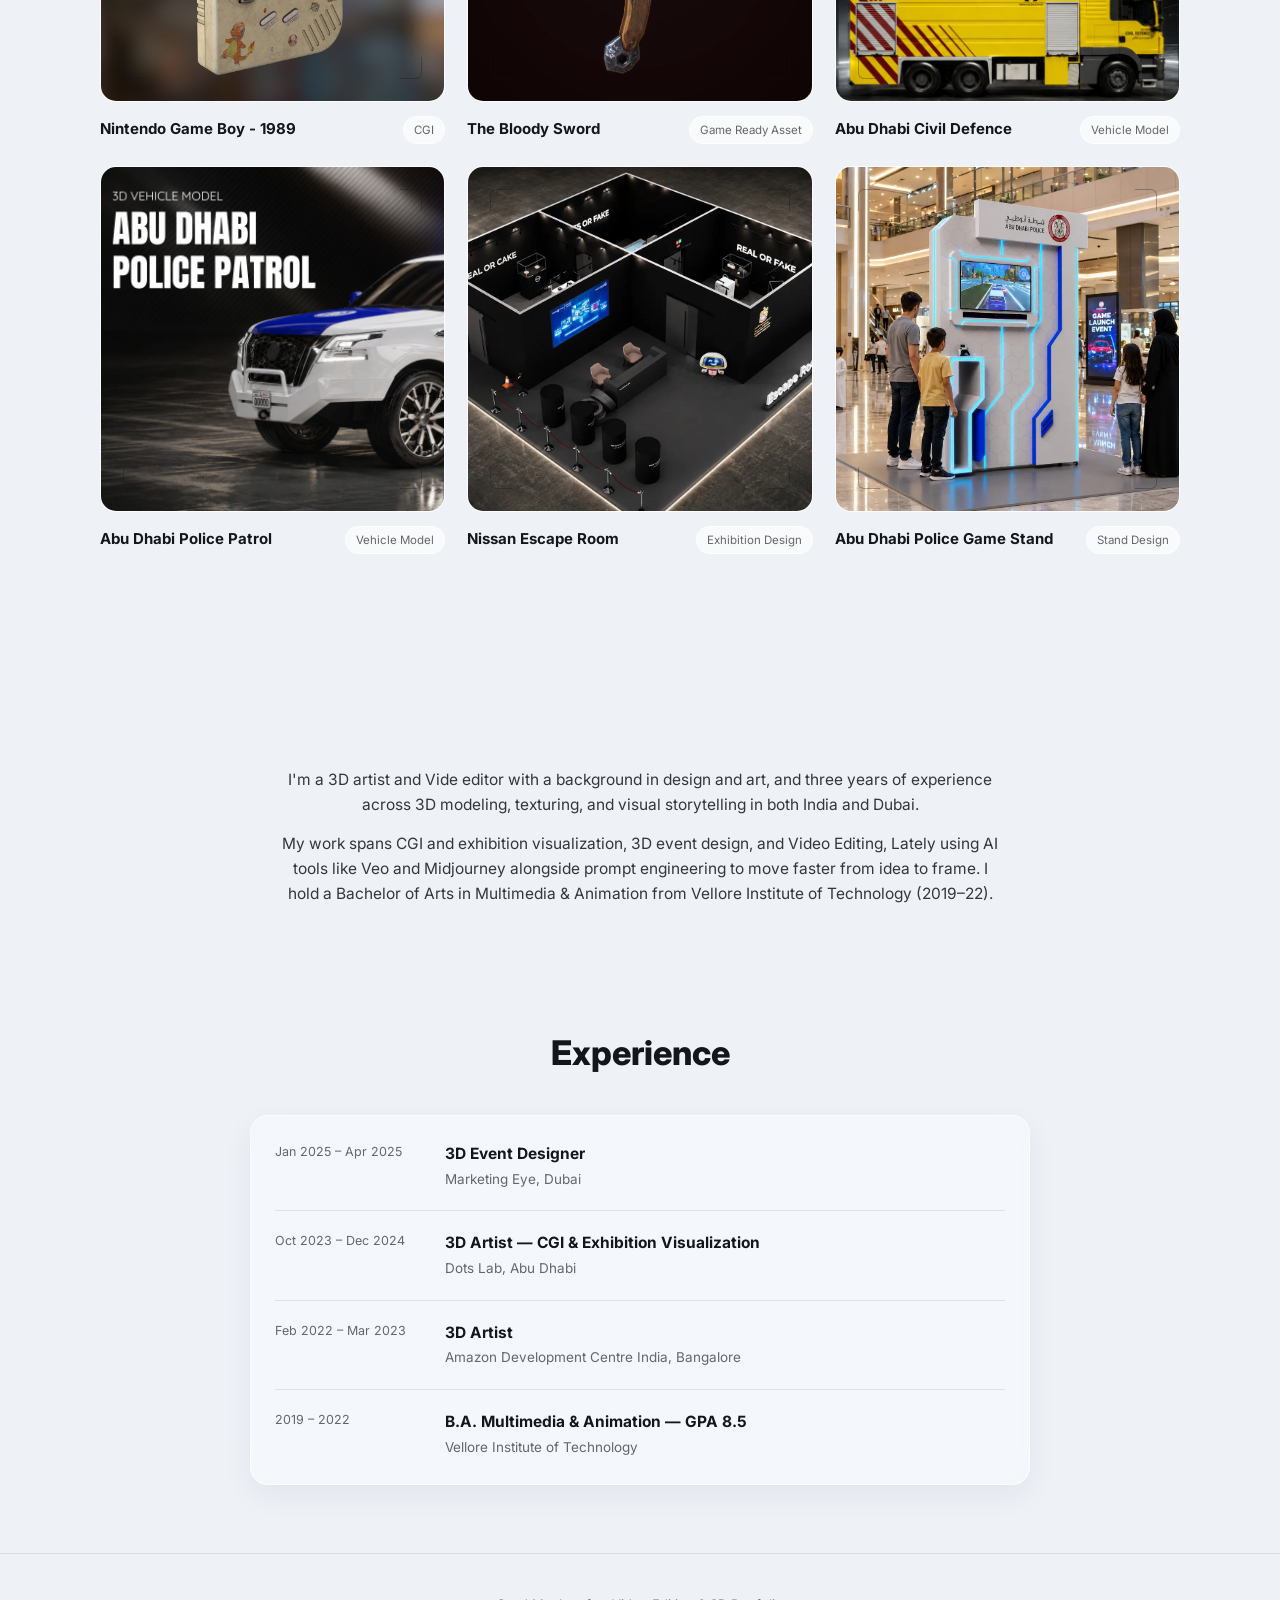
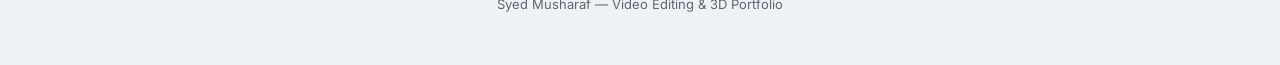
==== commit abfcce5a: "Optimize video loading" ====
--- a/index.html
+++ b/index.html
@@ -128,7 +128,7 @@
       <div class="media">
         <video
     controls
-    preload="metadata"
+    preload="none"
     poster="Images/Automotiveposter.webp"
     style="width:100%;height:100%;object-fit:contain;background:#000;">
           <source src="Videos/Automotive.mp4" type="video/mp4">
@@ -141,7 +141,7 @@
 
     <div class="reel-card reveal">
       <div class="media">
-        <video controls preload="metadata" style="width:100%;height:100%;object-fit:contain;background:#000;">
+        <video controls preload="none" style="width:100%;height:100%;object-fit:contain;background:#000;">
           <source src="Videos/Cinematic Gym.mp4" type="video/mp4">
         </video>
         <div class="bracket tl"></div><div class="bracket tr"></div><div class="bracket bl"></div><div class="bracket br"></div>
@@ -152,7 +152,7 @@
 
     <div class="reel-card reveal">
       <div class="media">
-        <video controls preload="metadata" style="width:100%;height:100%;object-fit:contain;background:#000;">
+        <video controls preload="none" style="width:100%;height:100%;object-fit:contain;background:#000;">
           <source src="Videos/Podcast.mp4" type="video/mp4">
         </video>
         <div class="bracket tl"></div><div class="bracket tr"></div><div class="bracket bl"></div><div class="bracket br"></div>
@@ -166,7 +166,7 @@
       <div class="media"> 
         <video
     controls
-    preload="metadata"
+    preload="none"
     poster="Images/Successposter.webp"
     style="width:100%;height:100%;object-fit:contain;background:#000;">
           <source src="Videos/Success Story.mp4" type="video/mp4">
@@ -180,7 +180,7 @@
 
     <div class="reel-card reveal">
       <div class="media">
-        <video controls preload="metadata" style="width:100%;height:100%;object-fit:contain;background:#000;">
+        <video controls preload="none" style="width:100%;height:100%;object-fit:contain;background:#000;">
           <source src="Videos/Comparision.mp4" type="video/mp4">
         </video>
         <div class="bracket tl"></div><div class="bracket tr"></div><div class="bracket bl"></div><div class="bracket br"></div>
@@ -192,7 +192,7 @@
 
     <div class="reel-card reveal">
       <div class="media">
-        <video controls preload="metadata" style="width:100%;height:100%;object-fit:contain;background:#000;">
+        <video controls preload="none" style="width:100%;height:100%;object-fit:contain;background:#000;">
           <source src="Videos/Realestate.mp4" type="video/mp4">
         </video>
         <div class="bracket tl"></div><div class="bracket tr"></div><div class="bracket bl"></div><div class="bracket br"></div>
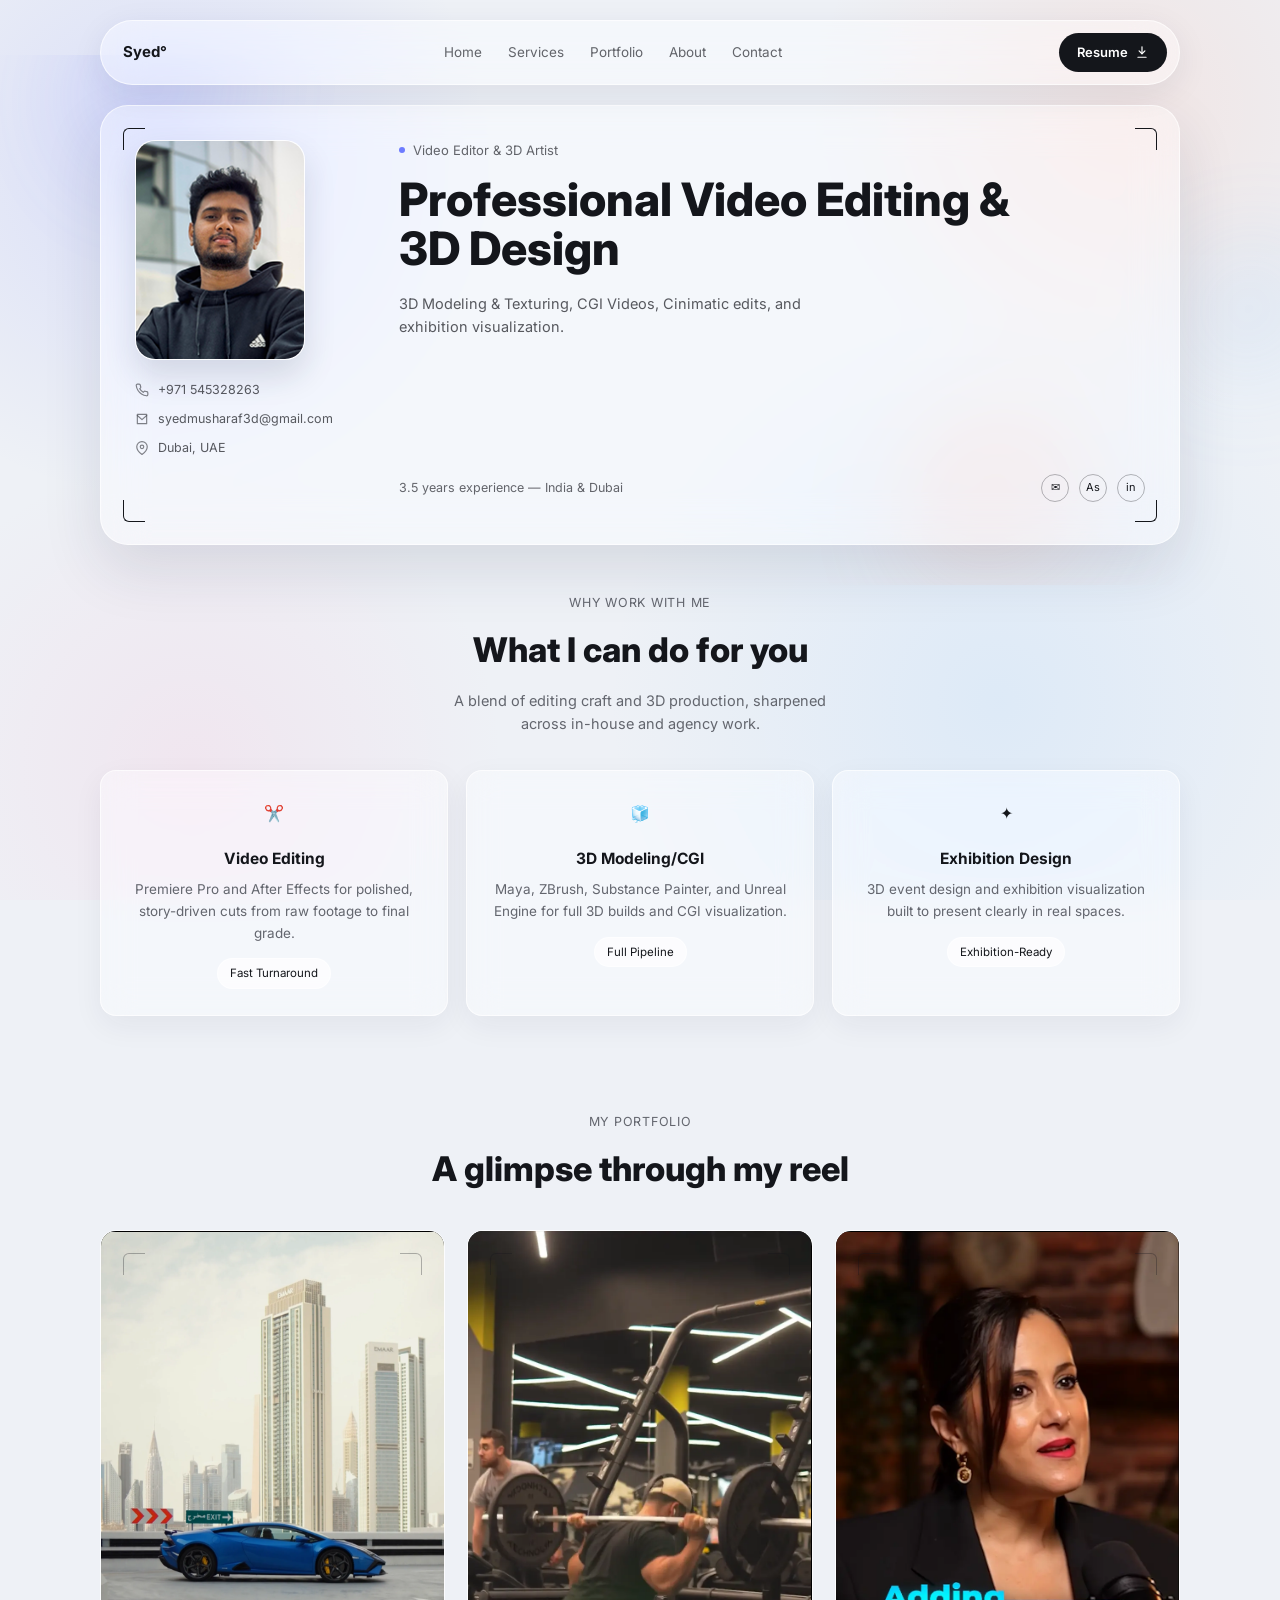
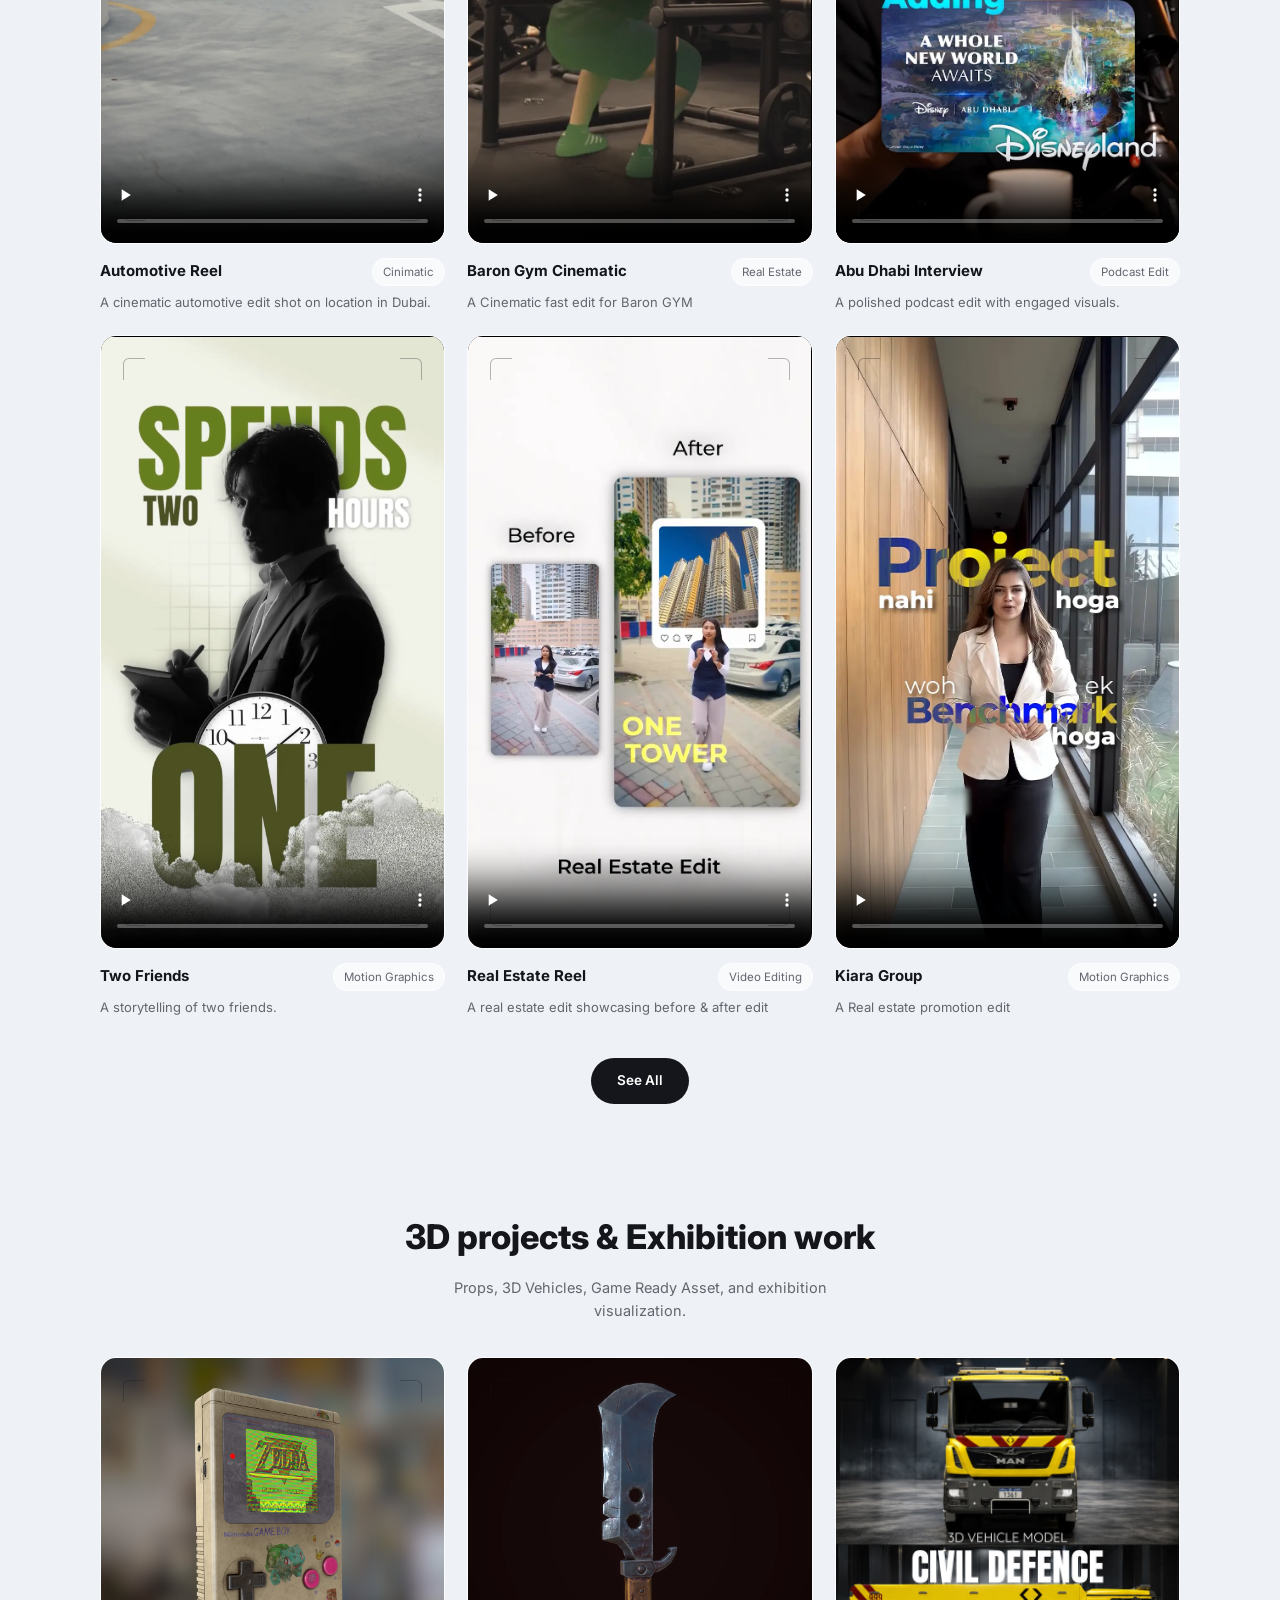
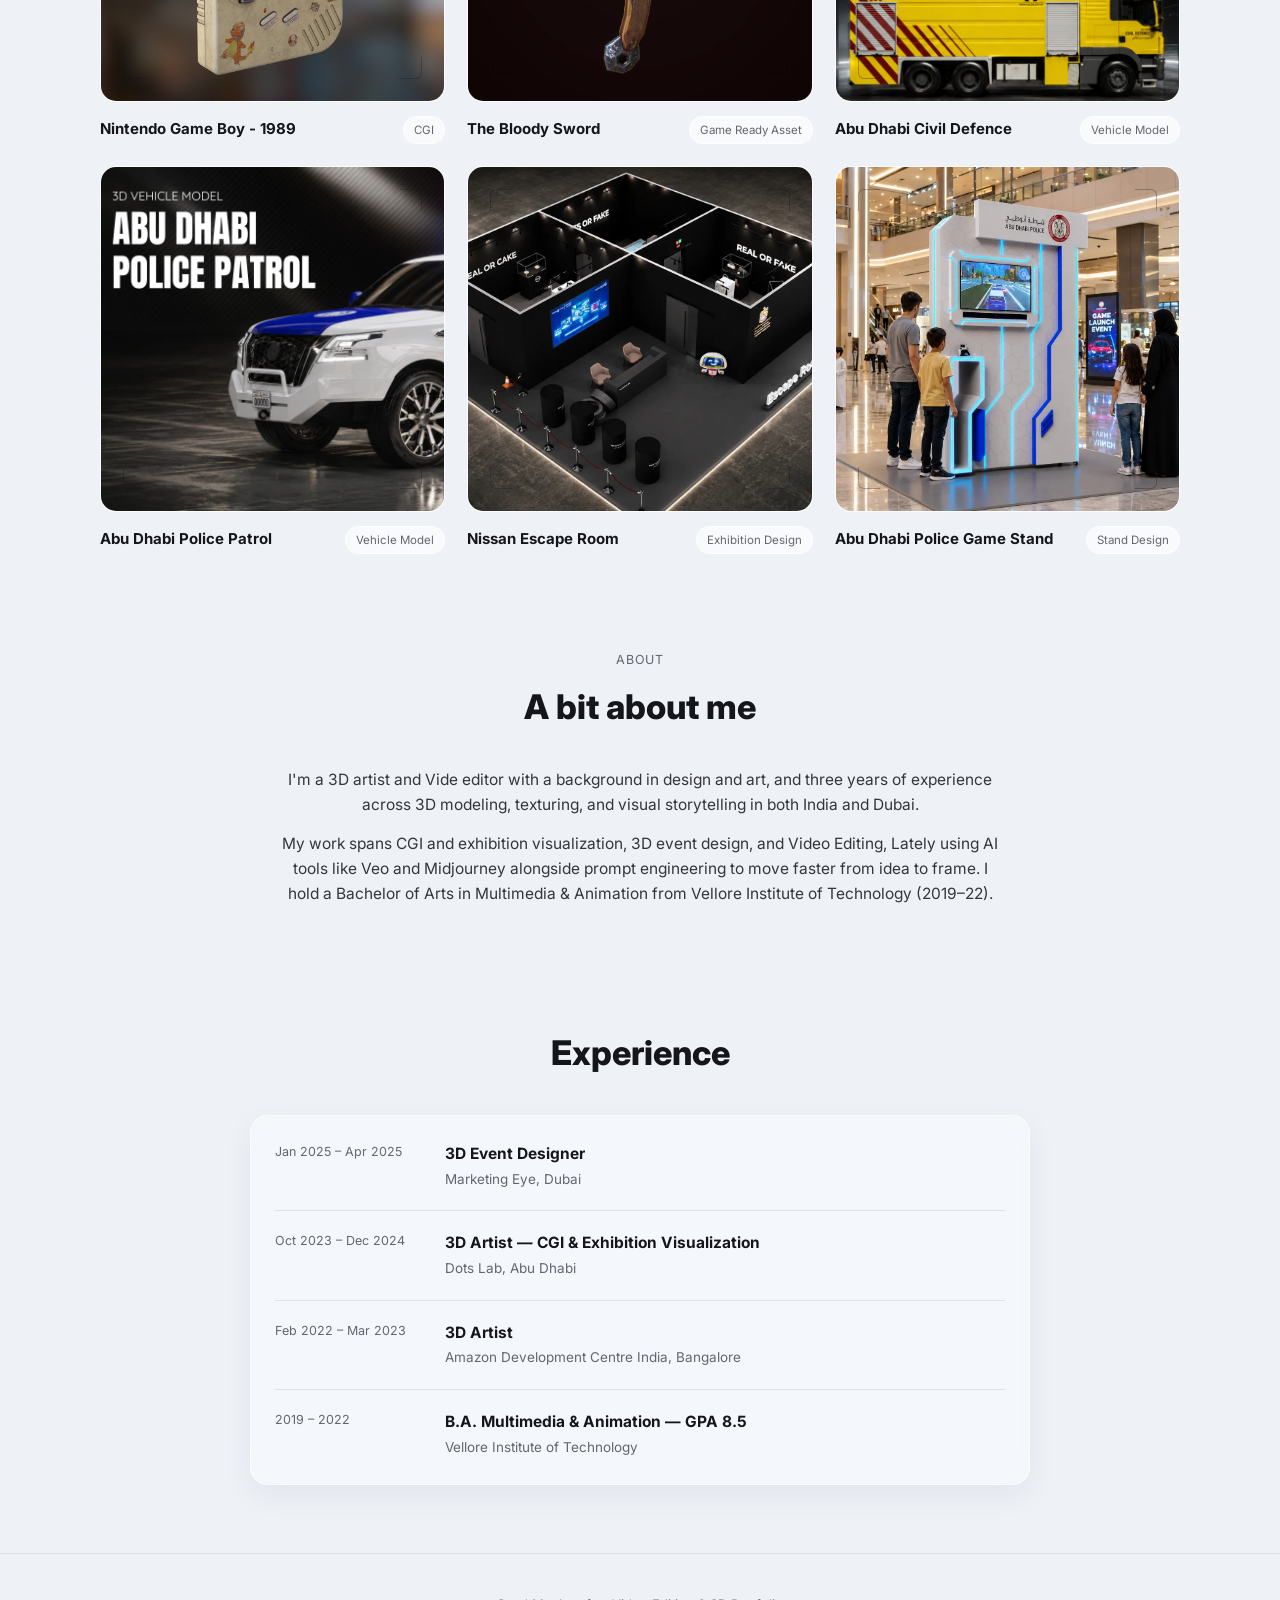
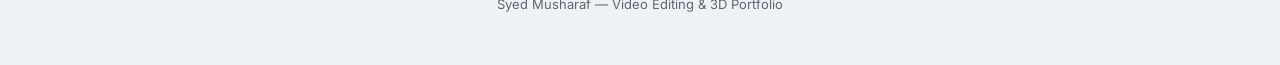
==== commit c4f84393: "Optimize video loading" ====
--- a/index.html
+++ b/index.html
@@ -141,7 +141,9 @@
 
     <div class="reel-card reveal">
       <div class="media">
-        <video controls preload="none" style="width:100%;height:100%;object-fit:contain;background:#000;">
+        <video controls preload="none" 
+    poster="Images/Borngym.webp"
+        style="width:100%;height:100%;object-fit:contain;background:#000;">
           <source src="Videos/Cinematic Gym.mp4" type="video/mp4">
         </video>
         <div class="bracket tl"></div><div class="bracket tr"></div><div class="bracket bl"></div><div class="bracket br"></div>
@@ -152,7 +154,9 @@
 
     <div class="reel-card reveal">
       <div class="media">
-        <video controls preload="none" style="width:100%;height:100%;object-fit:contain;background:#000;">
+        <video controls preload="none"
+        poster="Images/Podcastg.webp"
+        style="width:100%;height:100%;object-fit:contain;background:#000;">
           <source src="Videos/Podcast.mp4" type="video/mp4">
         </video>
         <div class="bracket tl"></div><div class="bracket tr"></div><div class="bracket bl"></div><div class="bracket br"></div>
@@ -180,7 +184,9 @@
 
     <div class="reel-card reveal">
       <div class="media">
-        <video controls preload="none" style="width:100%;height:100%;object-fit:contain;background:#000;">
+        <video controls preload="none" 
+        poster="Images/ajmanonetower.webp"
+        style="width:100%;height:100%;object-fit:contain;background:#000;">
           <source src="Videos/Comparision.mp4" type="video/mp4">
         </video>
         <div class="bracket tl"></div><div class="bracket tr"></div><div class="bracket bl"></div><div class="bracket br"></div>
@@ -192,7 +198,9 @@
 
     <div class="reel-card reveal">
       <div class="media">
-        <video controls preload="none" style="width:100%;height:100%;object-fit:contain;background:#000;">
+        <video controls preload="none"
+        poster="Images/Kiara.webp"
+        style="width:100%;height:100%;object-fit:contain;background:#000;">
           <source src="Videos/Realestate.mp4" type="video/mp4">
         </video>
         <div class="bracket tl"></div><div class="bracket tr"></div><div class="bracket bl"></div><div class="bracket br"></div>
